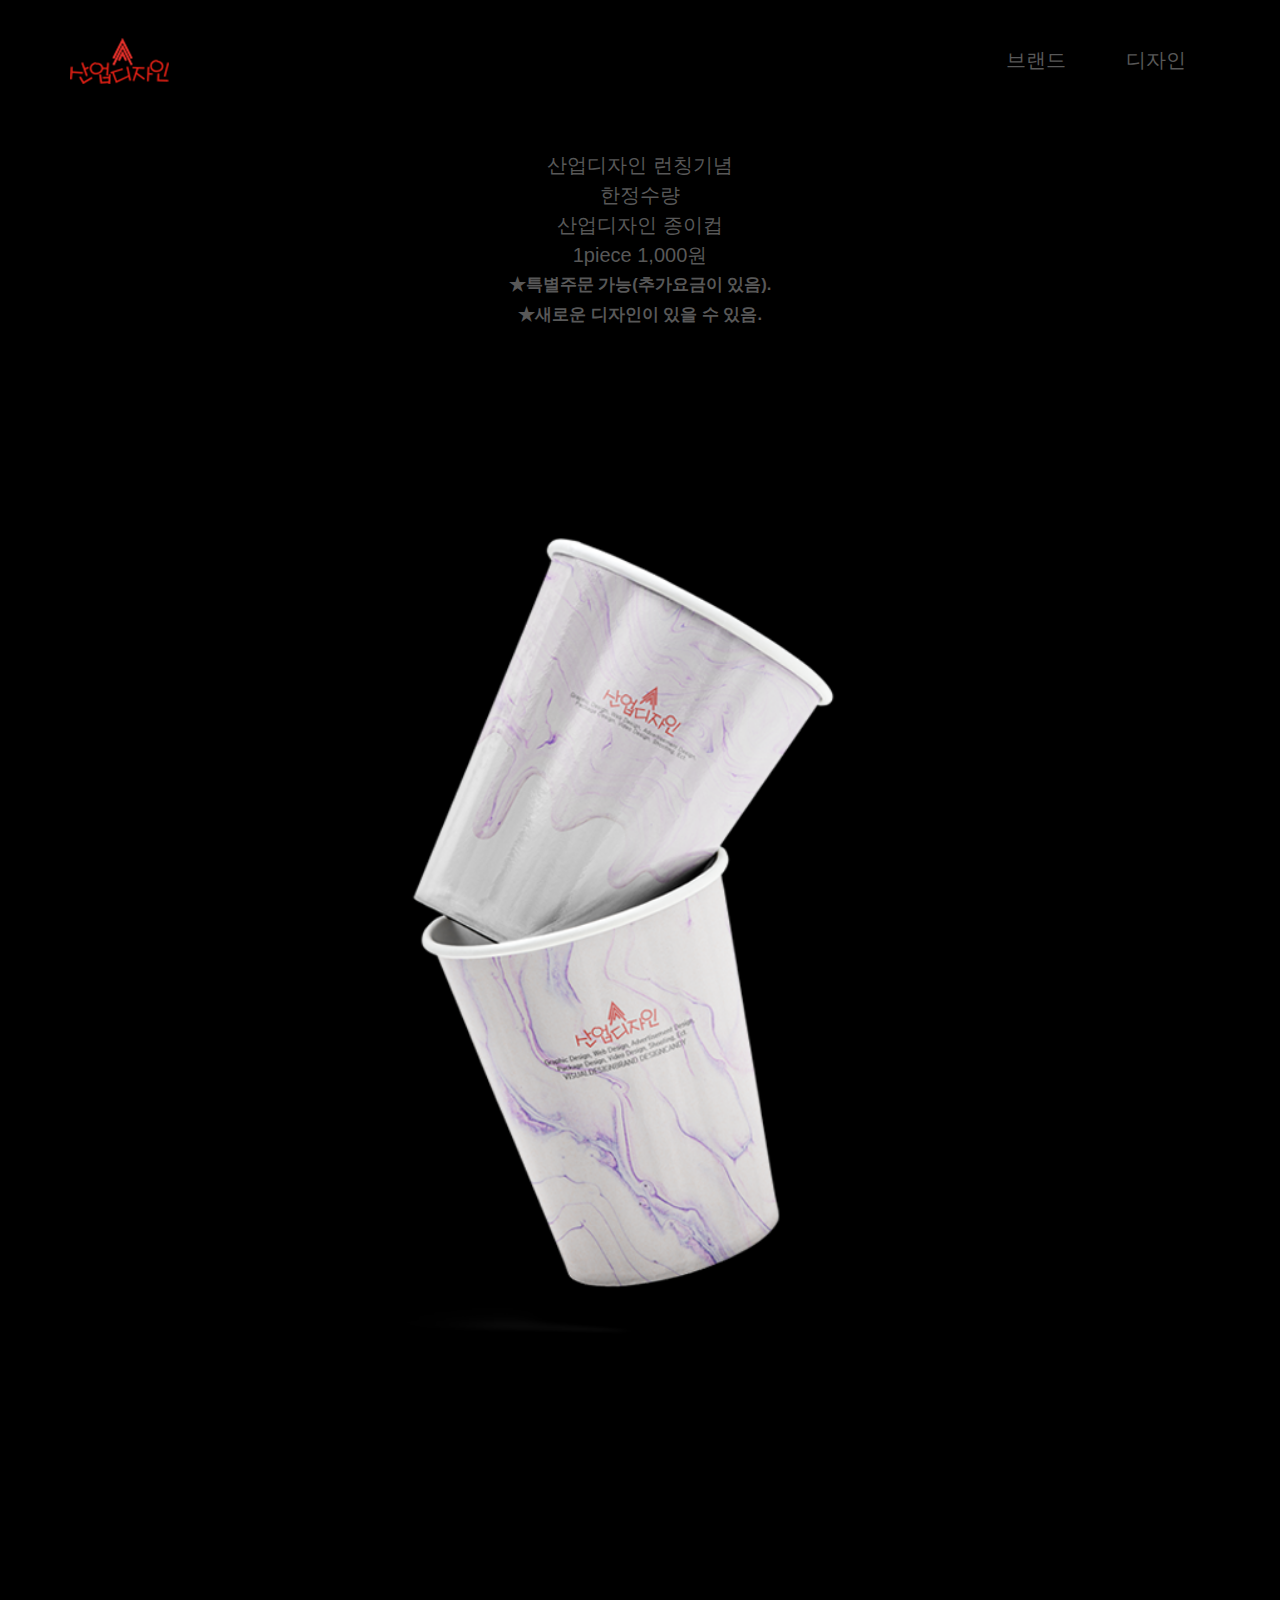
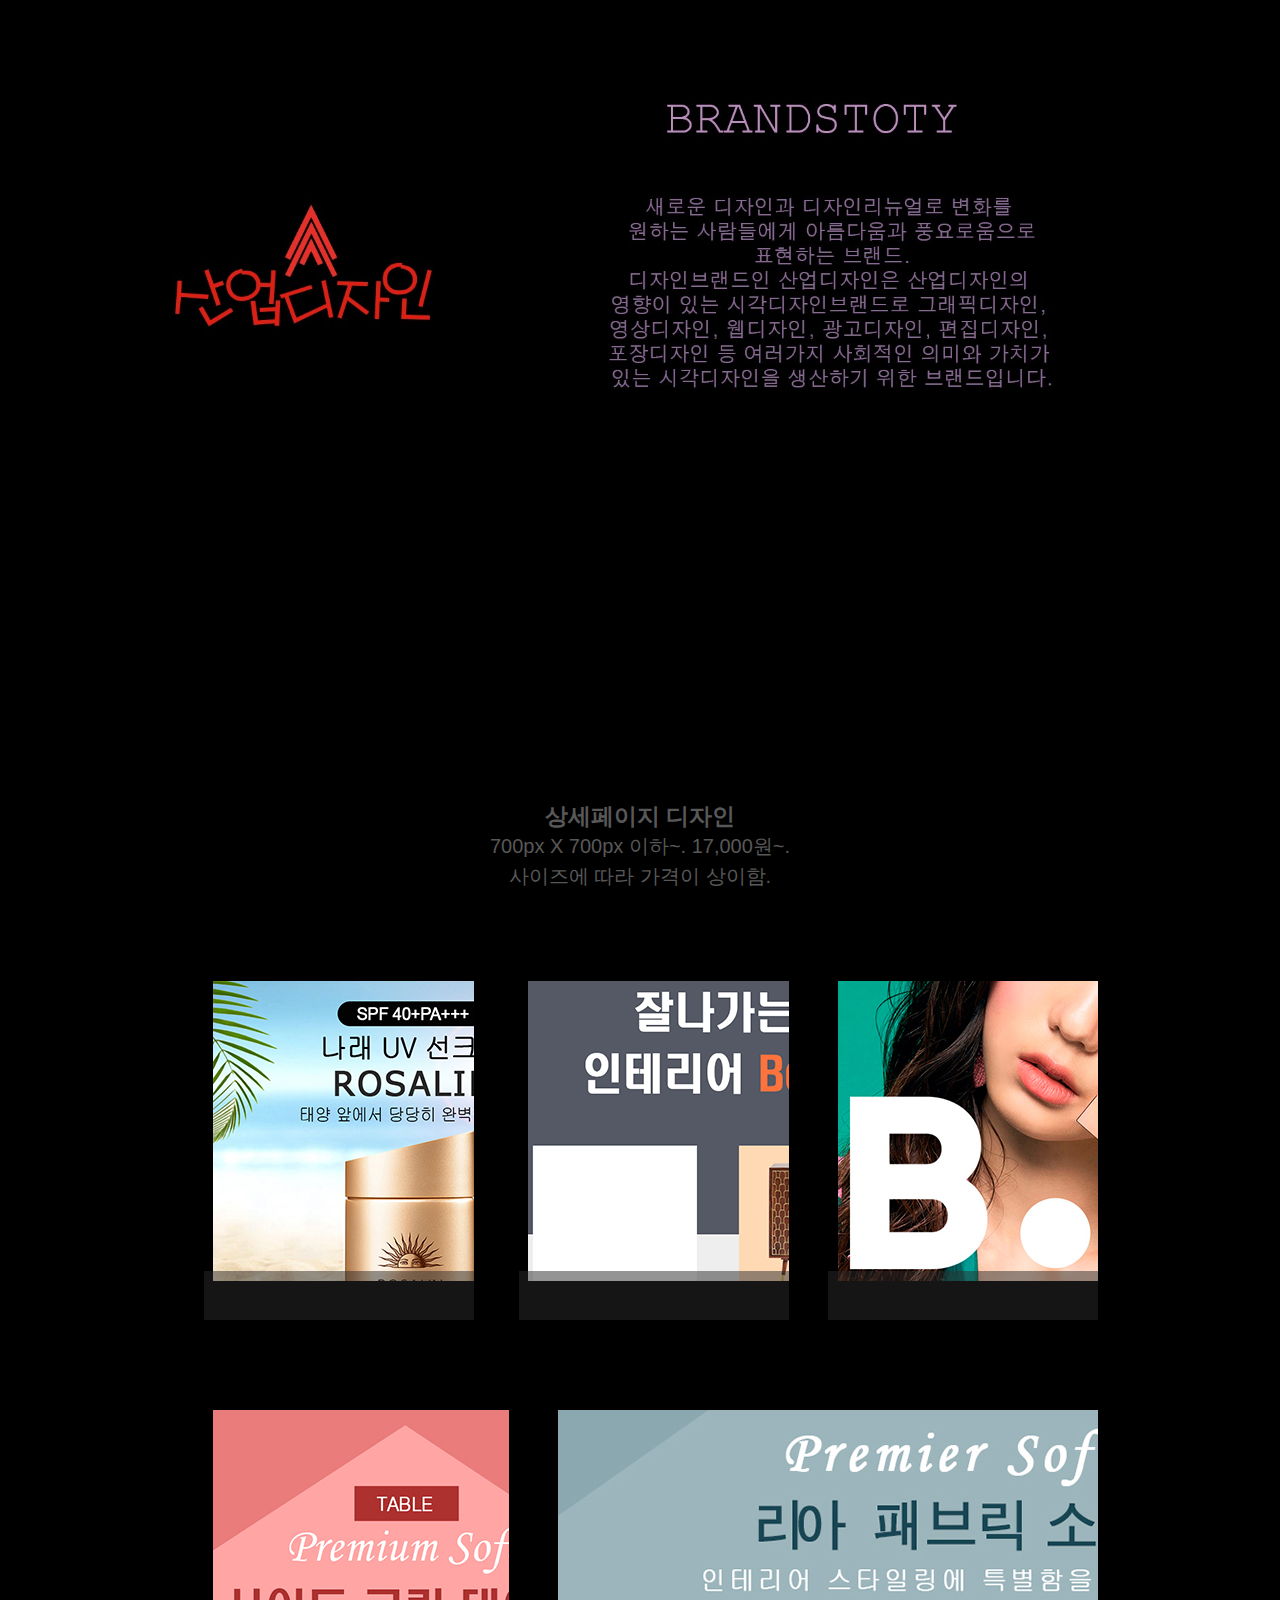
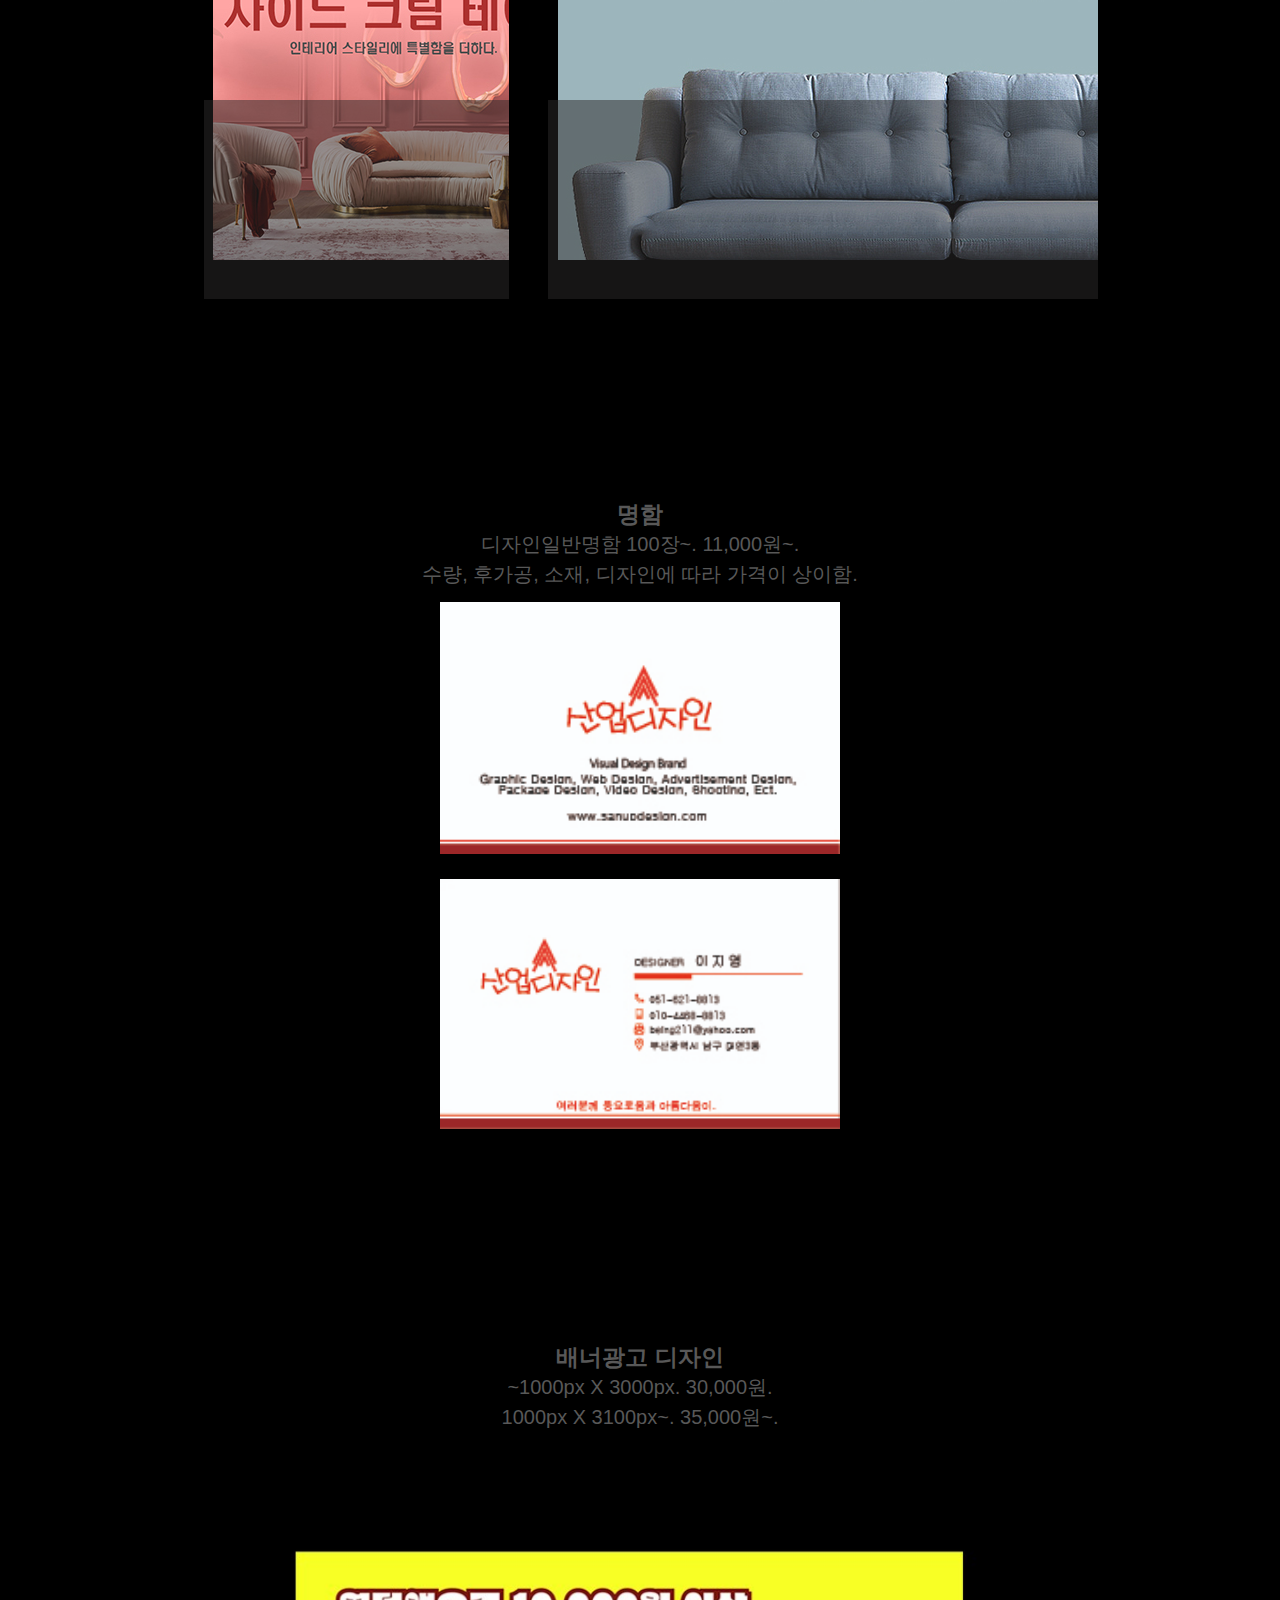
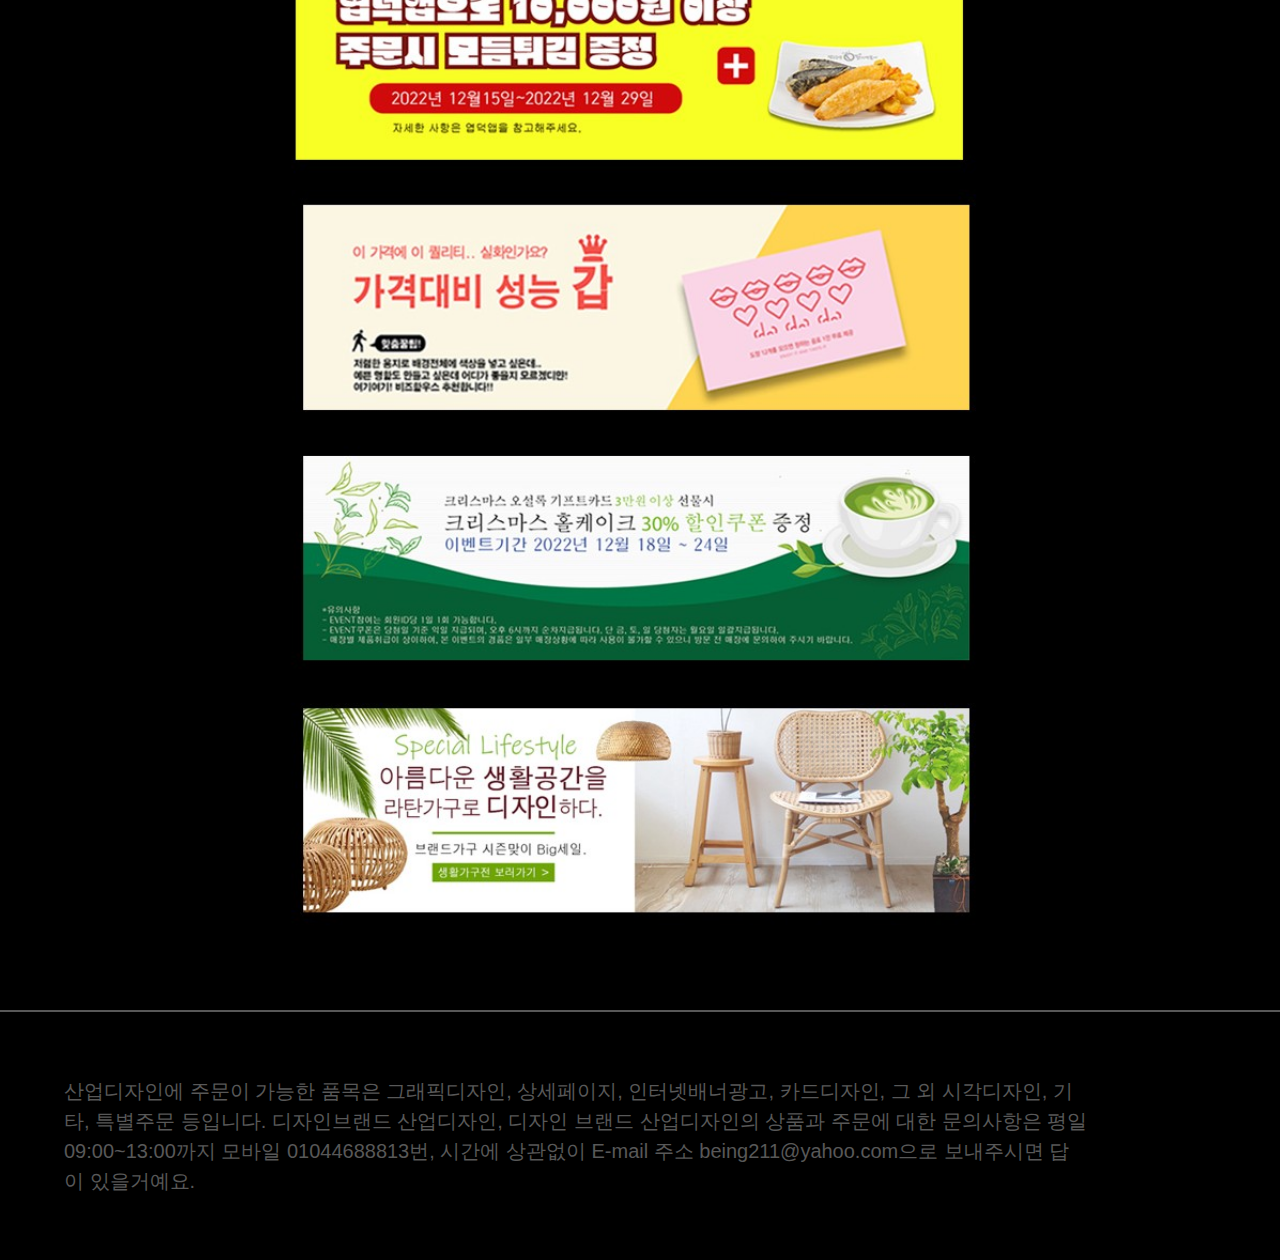
==== index.html @ 7d12ab3b "Update index.html" ====
<!DOCTYPE html>
<html lang="en">

<head>
    <meta charset="UTF-8">
    <meta http-equiv="X-UA-Compatible" content="IE=edge">
    <meta name="viewport" content="width=device-width, initial-scale=1.0">
     <link rel="stylesheet" href="https://cdn.jsdelivr.net/npm/swiper@9/swiper-bundle.min.css" />

 <title>Document</title>
    <style>
        @charset "utf-8";

        * {
            margin: 0;
            padding: 0;
        }

        a {
            text-decoration: none;
            color: inherit;
        }

        ul {
            list-style: none;
        }

img , iframe, video{vertical-align: middle;}

        body {
            font-family: 'NanumBarunGothic', '맑은 고딕', HelveticaNeue, DroidSans, Sans-serif, Helvetica;
            font-size: 20px;
            line-height: 30px;
            background-color: #000;
color: #585858;
        }


        #header {color: #f62fia;
            background-color: rgb(0, 0, 0);
            position: fixed;
            top: 0;
            left: 0;
            z-index: 100;
            align-items: center;
            width: 100%; 
max-width: 1920px;
        }

        .header_inner {
            width: 90%;
            margin: 0 auto;
            display: flex;
            justify-content: space-between;
            align-items: center;
        }



.header_inner h1{margin-top: 20px;}

        #gnb {
            display: flex;
        }

        #gnb>li {
            padding: 20px 30px;
          
        }

        /*2. 구조를 참조하여, 서브메뉴를 올바른 위치에 넣어 준다.*/
        /*3. 서브 전체를 포지션 absolute시켜서, 다른 태그 위에 올라 올 수 있도록 한다. 여기서 포지션의 기준은! #gnb>li에 잡는다.*/
        #gnb>li {
            position: relative;
        }

        .sub {
            position: absolute;
            left: 0;
            top: 100%;
            /*top을 100%로 잡아주면, 기준이 된 li의 높이 바로 밑에 위치하게 된다.*/
            z-index: 10;
            width: 100%;
            /*포지션 absolute를 주어 한줄전체 차지하는 속성이 사라졌으므로, 알맞은 width를 지정해 준다.*/
        }

        /*4. 서브 완료 시 모습을 보고, li등에 나머지 스타일을 준다. 여기서 주된메뉴에 font-weight나 혹은 font-size, color등을 썼다면 꼭 덮어 쓸 수 있도록 설정한다. 글씨관련된 속성만 넘어온 이유는 해당 속성들이 상속되기 때문이다.*/
        .sub>li>a:hover {
            background-color: #f62fia;
            transition: all 0.5s;
        }

        .sub>li>a {
            display: block;
            font-weight: normal;
            text-align: center;
            padding: 10px 0;

            background-color: rgb(0, 0, 0);
        }

        /*5. css로 서브의 모양을 다 만들었다면, 처음에 들어올때는 안보이게 만든다.*/
        .sub {
            display: none;
        }

        /*6. #gnb>li에 호버했을때, 그 밑에 있는 .sub가 보이게 한다.
    여기서, 5번 과정에서 sub를 안보이게 만든 속성을 전부 보이게 만들수 있는 방법으로 바꾼다.
    */
        #gnb>li:hover>.sub {
            display: block;
            /*.sub의 태그인 ul은 원래 block속성이므로 원래 속성으로 바꿔주면 다시 보이게 된다.*/
        }

      
.logo {padding-left: 5px;}

@keyframes up_and_down {
            from {
                transform: translateY(20px);
            }

            to {
                transform: translateY(50px);
            }}


        #pagead {width: 100%; min-width: 400px; padding-top: 150px;
            margin: auto; position: relative;

text-align: center;
}

#pagead ul li{text-align: center;}
.pcup{width: 50%; max-width: 1000px; animation: up_and_down 0.8s linear infinite alternate;}

#brand1{padding-top: 200px; margin: 0 auto;
width: 100%; max-width: 1000px;}

#link1{padding-top: 200px; margin: 0 auto;
width: 100%; max-width: 1000px; 
text-align: center;}

#link1 ul li:hover .w_box{
    top: 0;
    transition: all 1s;
}

#link1 ul{width: 95%; max-width: 1000px;
    margin: auto;
    display: flex; padding-top: 5%
}

#link1 ul li{padding: 1%; text-align: center;}



/*자세히보기후버*/
#link1 ul li{
    overflow: hidden;
    position: relative;
    /*w_box포지션의 기준*/
}

.w_box{
    background-color: rgba(43, 42, 42, 0.5);
    position: absolute;
    top: 300px;
    left: 0;
    width: 100%;
    height: 100%;
    text-align: center;
    display: flex;
    flex-direction: column;
    justify-content: center;
    color: #fffff0;
}


#link1 ul li:hover .w_box{
    top: 0;
    transition: all 0.5s;
}


/*자세히보기 후버 끝*/


#brand1 img{margin: 0 auto;
            width: 95%; max-width: 1000px;}

#banner{padding-top: 200px; margin: auto;
width: 100%; max-width: 1000px; text-align: center;}

#banner img{margin: auto; padding: 1%; padding-top: 5%;
            width: 95%; max-width: 800px;}


#card{padding-top: 200px;
text-align: center; width: 100%; min-width: 400px;
}

#card img{width: 70%; max-width: 400px;
padding-top: 10%; padding: 1%;
}

#footer{width: 100%; margin-top: 30%;
margin: auto; border-top: 2px solid #585858;}
.footerinner{width: 80%; padding: 5%;}


    </style>
</head>


<body>

    <div id="header">
        <div class="header_inner">
            <h1 class="logo">
                <a href="https://being211.github.io/sanupsign/"><img src="./images/plogo1.png"></a>
            </h1>
            <ul id="gnb">
                <li>
                    <a href="#brand1">브랜드</a>
                    <!--서브메뉴의 위치는 해당 li안이지만 a태그와 형제로 들어가게끔 넣는다.-->

                </li>
                <li>
                    <a href="#tab">디자인</a>
                    <ul class="sub">
                        <li><a href="#link1">상세페이지</a></li>
                        <li><a href="#card">명함</a></li>
<li><a href="#banner">배너</a></li>
                    </ul>

                </li>
            </ul>
        </div><!--header_inner-->
    </div><!--header-->
<a href="https://github.com/Joungkyun/JSBoard.git"></a>


<div id="pagead">
<div class="cups">
<ul>
 <li><p>산업디자인 런칭기념</p>
<p>한정수량</p>
<p>산업디자인 종이컵</p>
<p>1piece 1,000원</p>
<h5>★특별주문 가능(추가요금이 있음).</h5>
<h5>★새로운 디자인이 있을 수 있음.</h5>
</li>
<li>
<img src="./images/pcup.png" alt="상품1" class="pcup">
</li>
</ul>
</div></div>


<div id="brand1">
<img src="./images/brandstory1.jpg">
</div>



<div id="link1">
      
    <h3>상세페이지 디자인</h3>
<p>700px X 700px 이하~. 17,000원~.</p>
<p>사이즈에 따라 가격이 상이함.</p>
    <ul>
        <li><a href="./desun.html"><img src="./images/sun.jpg">
        <div class="w_box">
       
            <h2>자세히 보기</h2>
        </div>
<!--w_box-->
        </a></li>
        
        <li><a href="./deinte.html"><img src="./images/inte.jpg">
        <div class="w_box">
            
            <h2>자세히 보기</h2>
        </div><!--w_box-->
        </a></li>
        <li><a href="./decos.html"><img src="./images/cos.jpg">
        <div class="w_box">
            
            <h2>자세히 보기</h2>
        </div><!--w_box-->
        </a></li>
    </ul>
    <ul>
        <li><a href="./detable.html"><img src="./images/table.jpg">
        <div class="w_box">
            
            <h2>자세히 보기</h2>
        </div><!--w_box-->
        </a></li >
        <li class="ye"><a href="./desofa.html"><img src="./images/sofa.jpg">
        <div class="w_box">
            
            <h2>자세히 보기</h2>
        </div><!--w_box-->
        </a></li>
    </ul>
</div>



<div id="card">
<h3>명함</h3>
<p>디자인일반명함 100장~. 11,000원~.</p>
<p>수량, 후가공, 소재, 디자인에 따라 가격이 상이함.</p>
<p><img src="./images/card1.jpg">
            </p>
            <p><img src="./images/card2.jpg">
            </p>
</div>

<div id="banner">
<h3>배너광고 디자인</h3>
<p>~1000px X 3000px. 30,000원.</p>
<p>1000px X 3100px~. 35,000원~.</p>
        <img src="./images/banners.jpg"></div>

<div id="footer">
<div class="footerinner">
산업디자인에 주문이 가능한 품목은 그래픽디자인, 상세페이지,
                인터넷배너광고, 카드디자인, 그 외 시각디자인, 기타, 특별주문 등입니다.
            디자인브랜드 산업디자인, 디자인 브랜드 산업디자인의 상품과 주문에 대한 문의사항은 평일 09:00~13:00까지 모바일 01044688813번, 
           
                시간에 상관없이 E-mail 주소 being211@yahoo.com으로 보내주시면 답이 있을거예요.
</div></div>

</body>

</html>
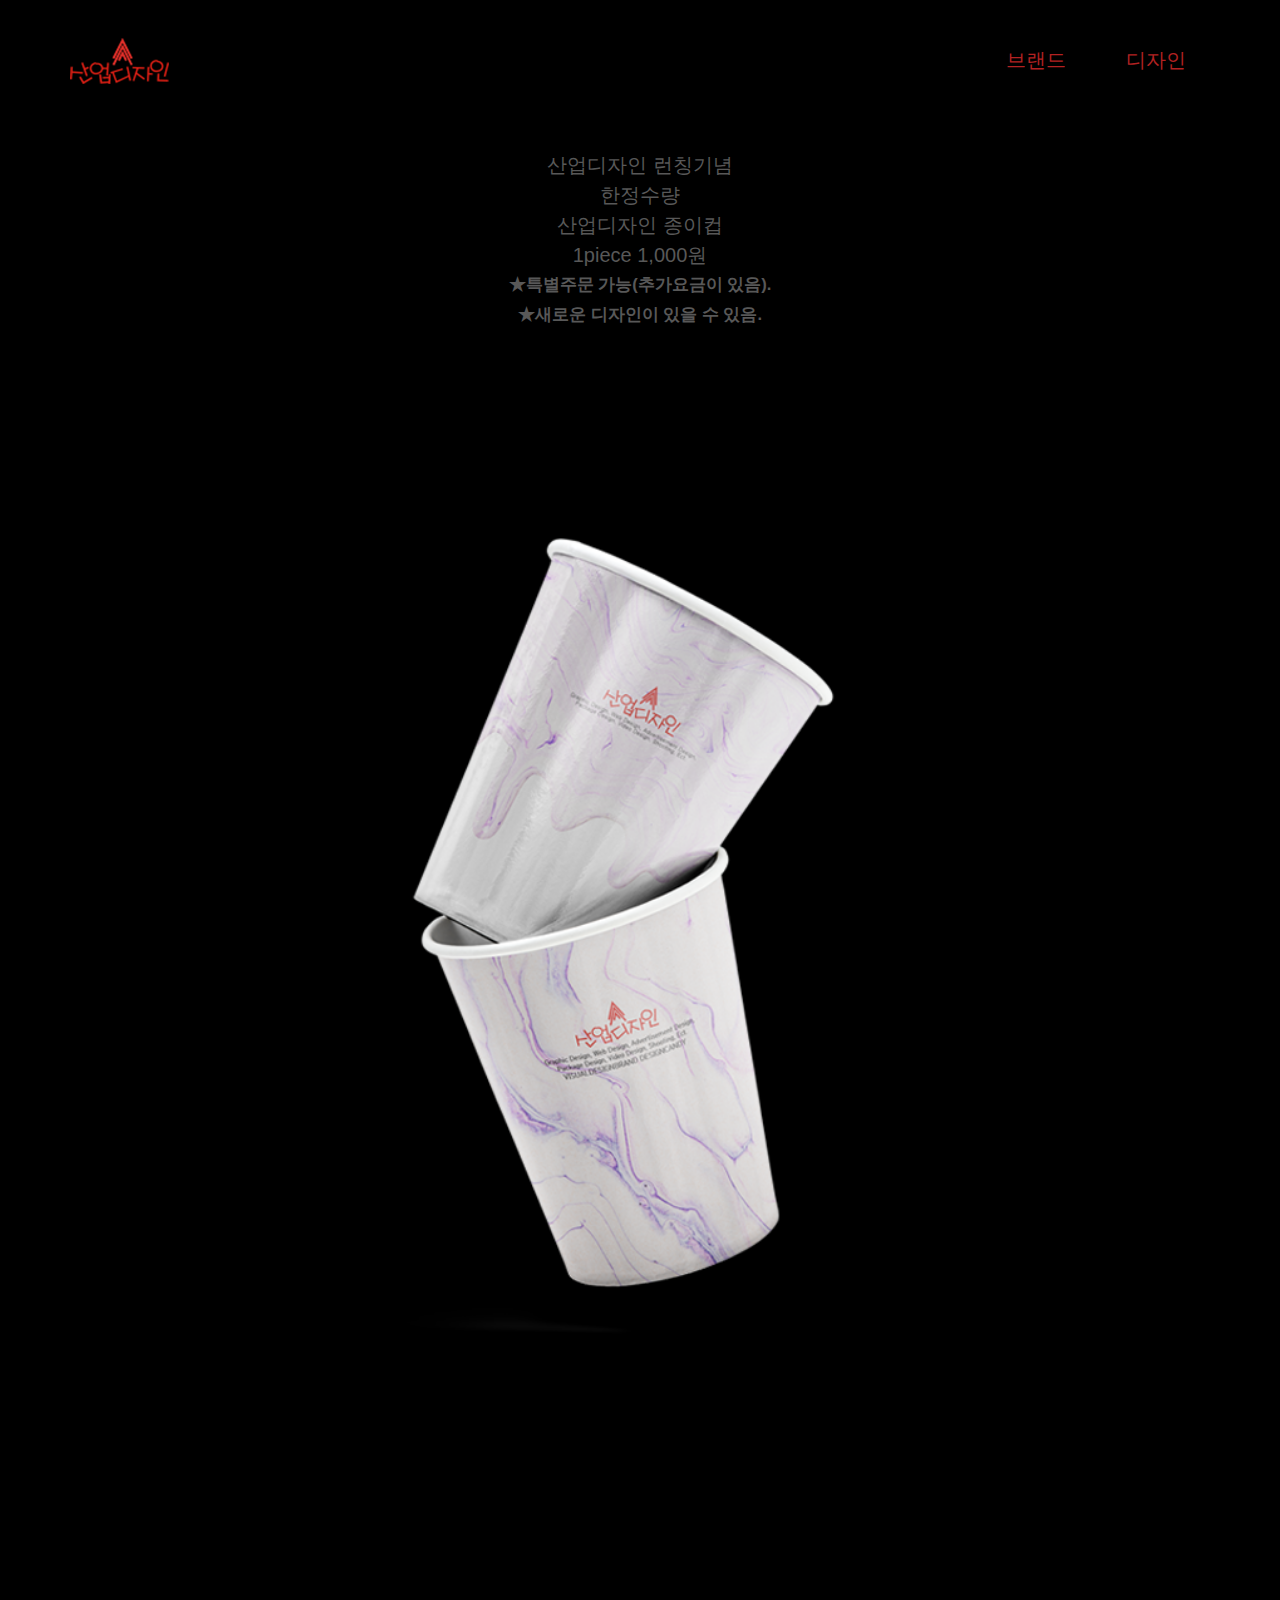
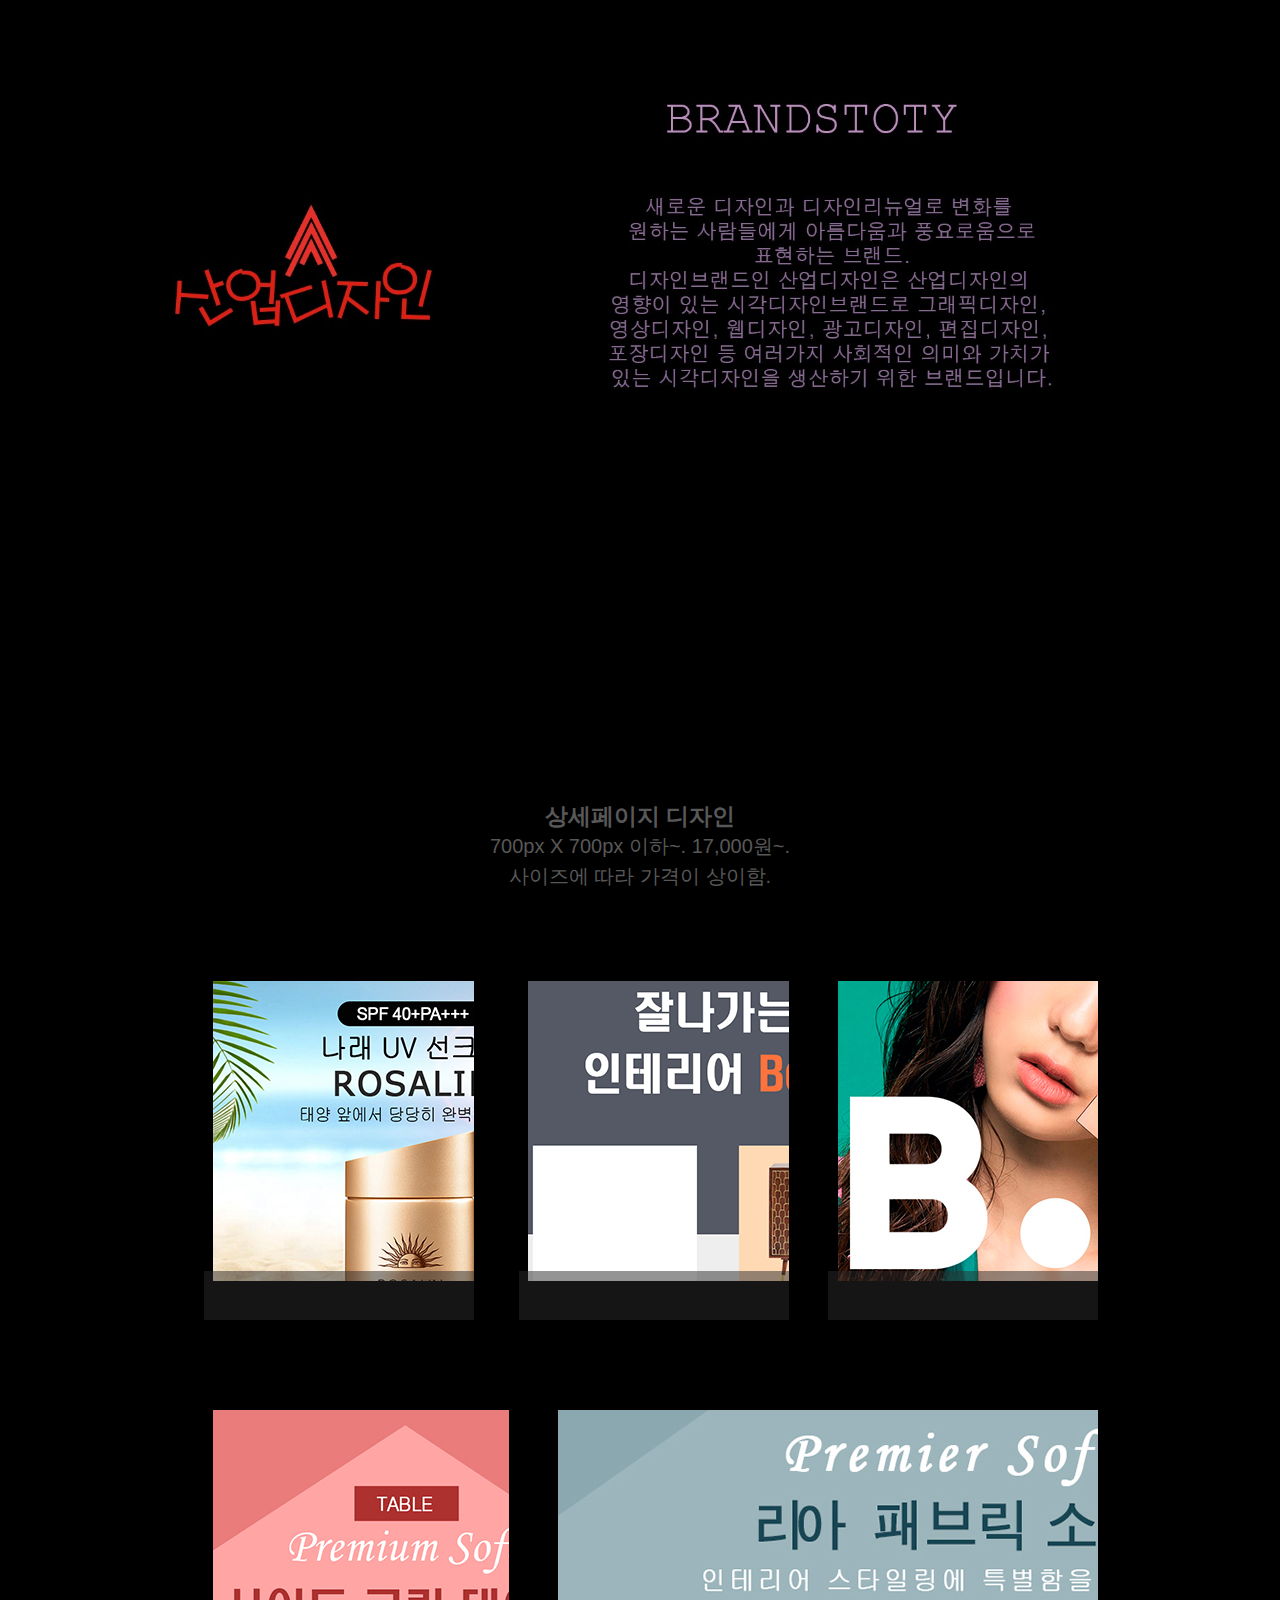
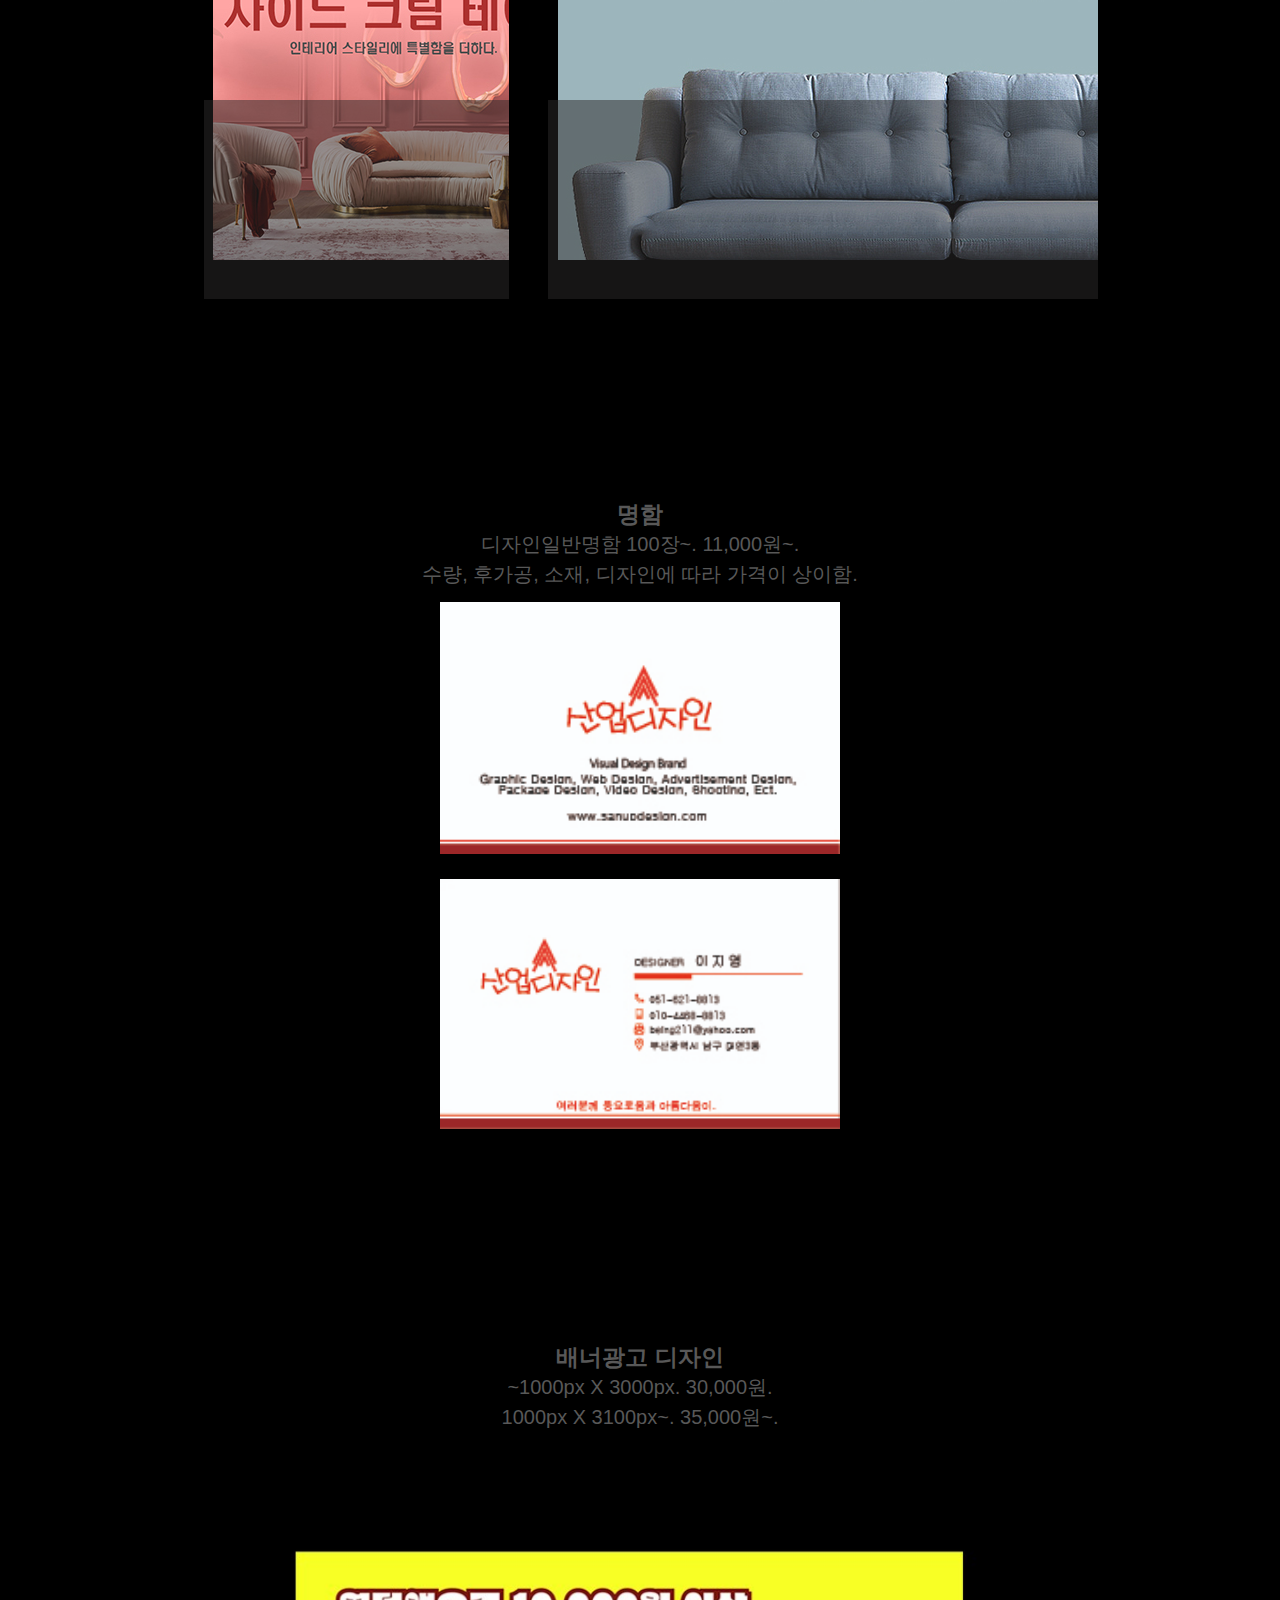
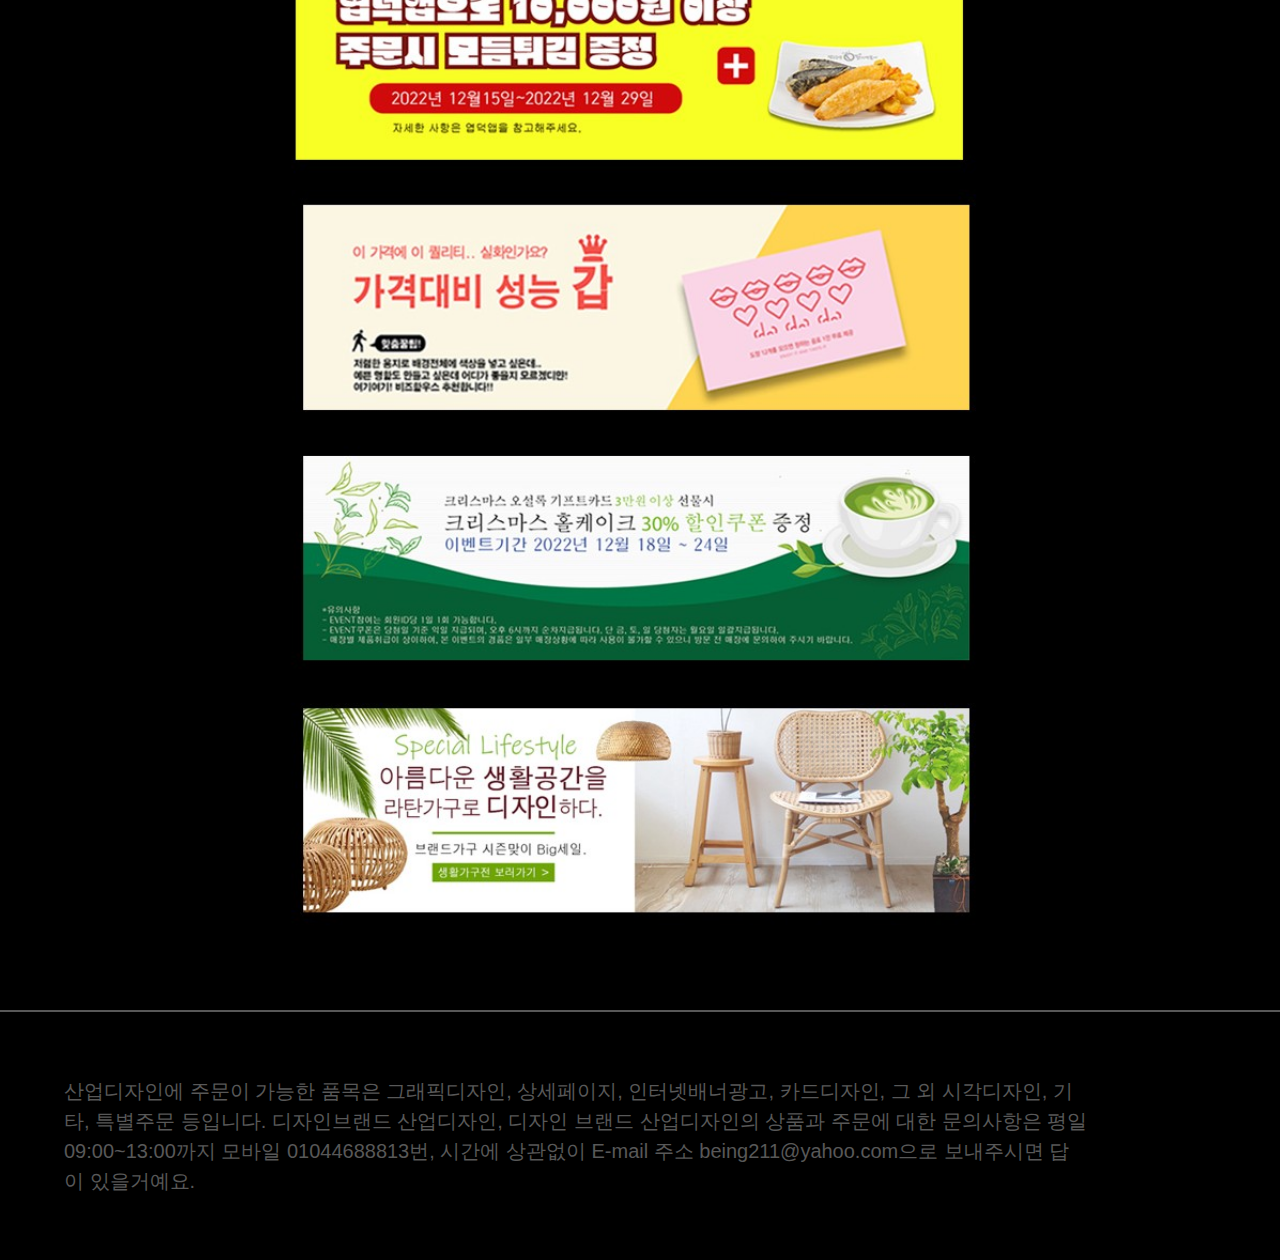
==== commit 2f106407: "Update index.html" ====
--- a/index.html
+++ b/index.html
@@ -36,7 +36,7 @@
         }
 
 
-        #header {color: #f62fia;
+        #header {color: #b22222;
             background-color: rgb(0, 0, 0);
             position: fixed;
             top: 0;
@@ -86,7 +86,7 @@
 
         /*4. 서브 완료 시 모습을 보고, li등에 나머지 스타일을 준다. 여기서 주된메뉴에 font-weight나 혹은 font-size, color등을 썼다면 꼭 덮어 쓸 수 있도록 설정한다. 글씨관련된 속성만 넘어온 이유는 해당 속성들이 상속되기 때문이다.*/
         .sub>li>a:hover {
-            background-color: #f62fia;
+            background-color: #b22222;
             transition: all 0.5s;
         }
 
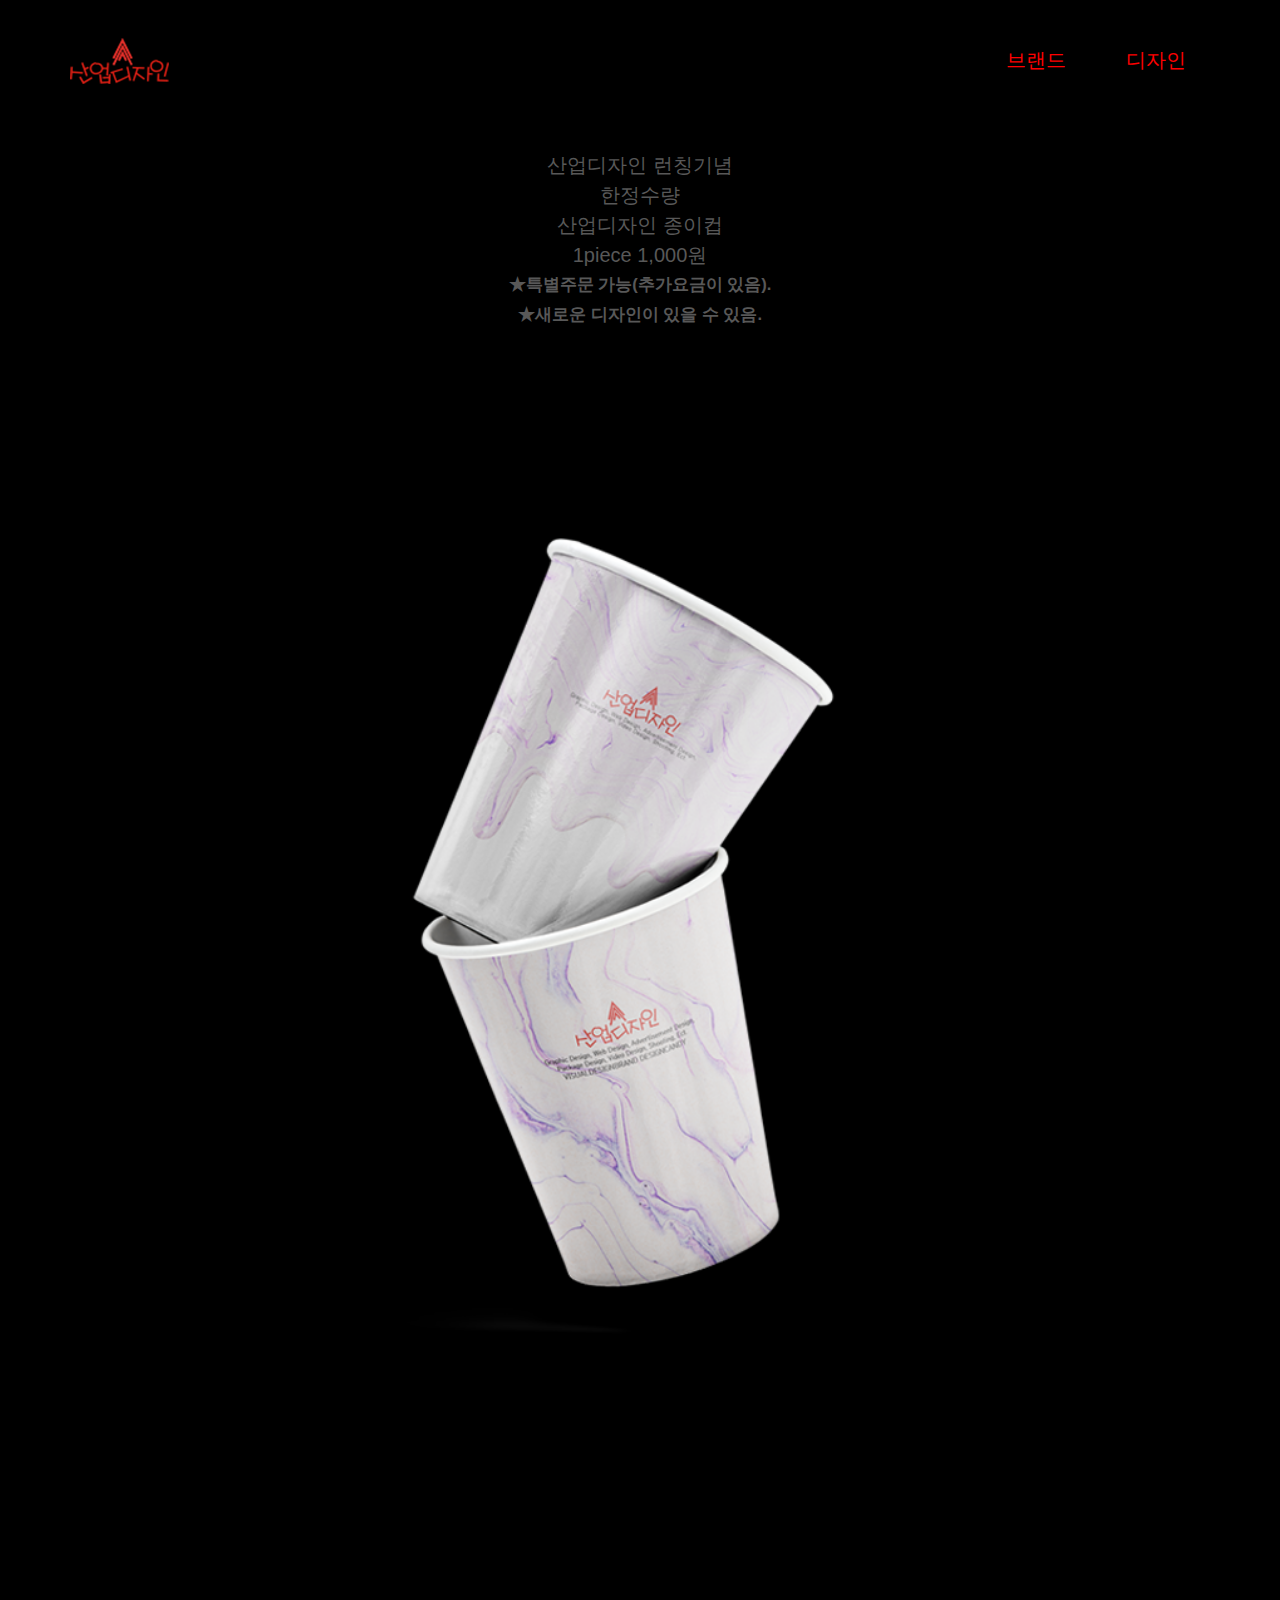
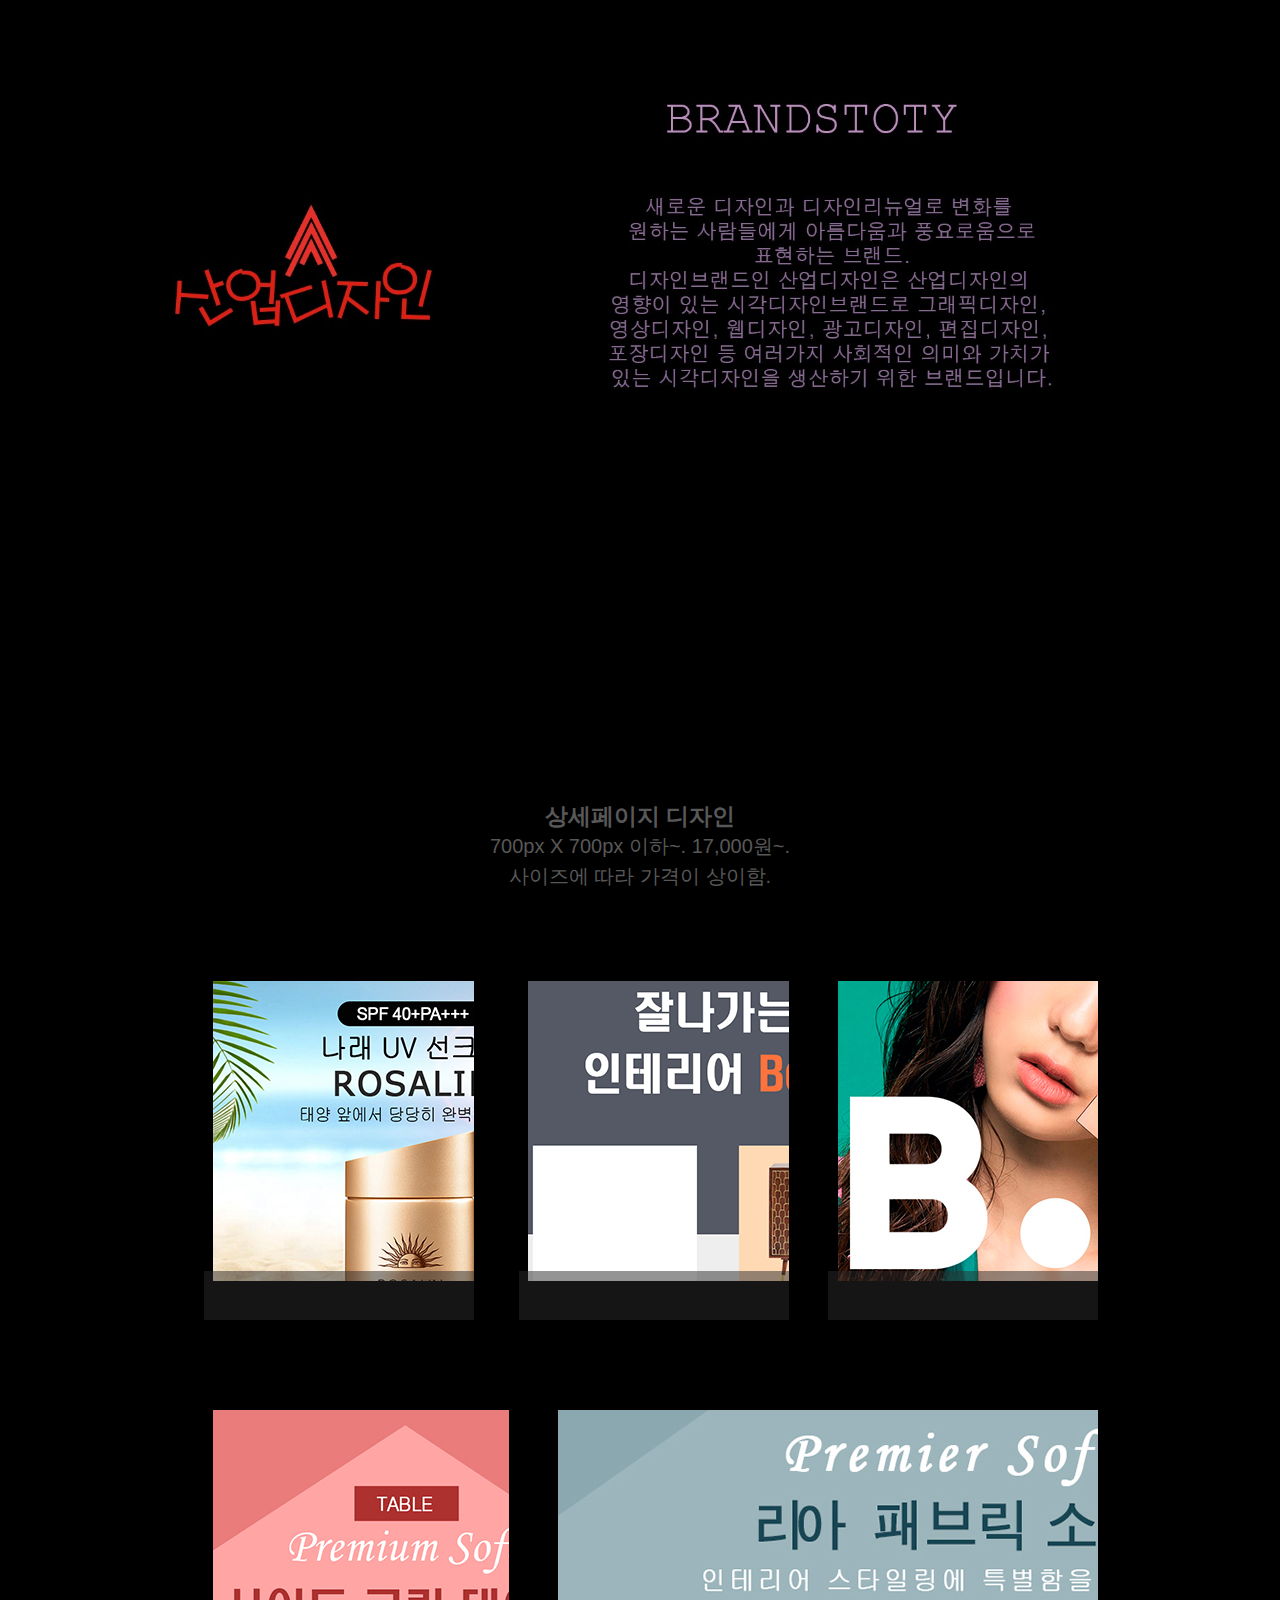
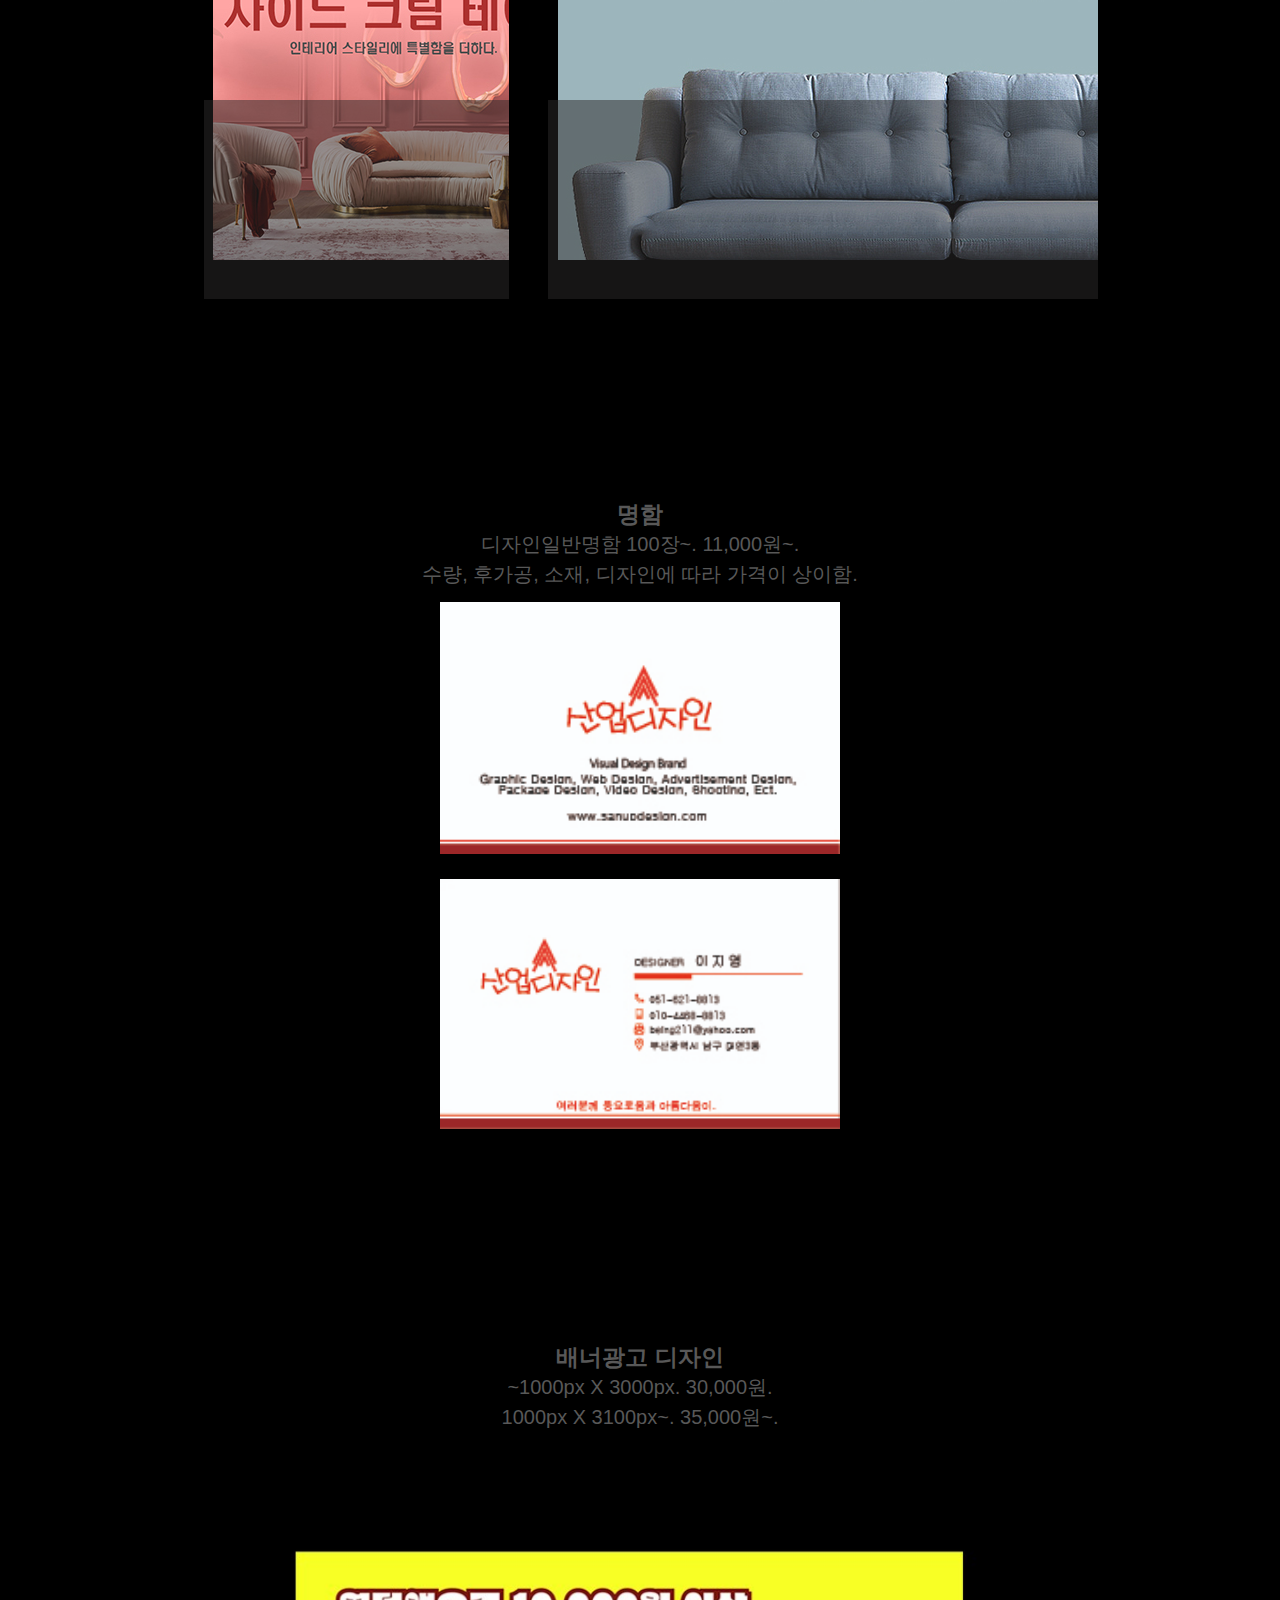
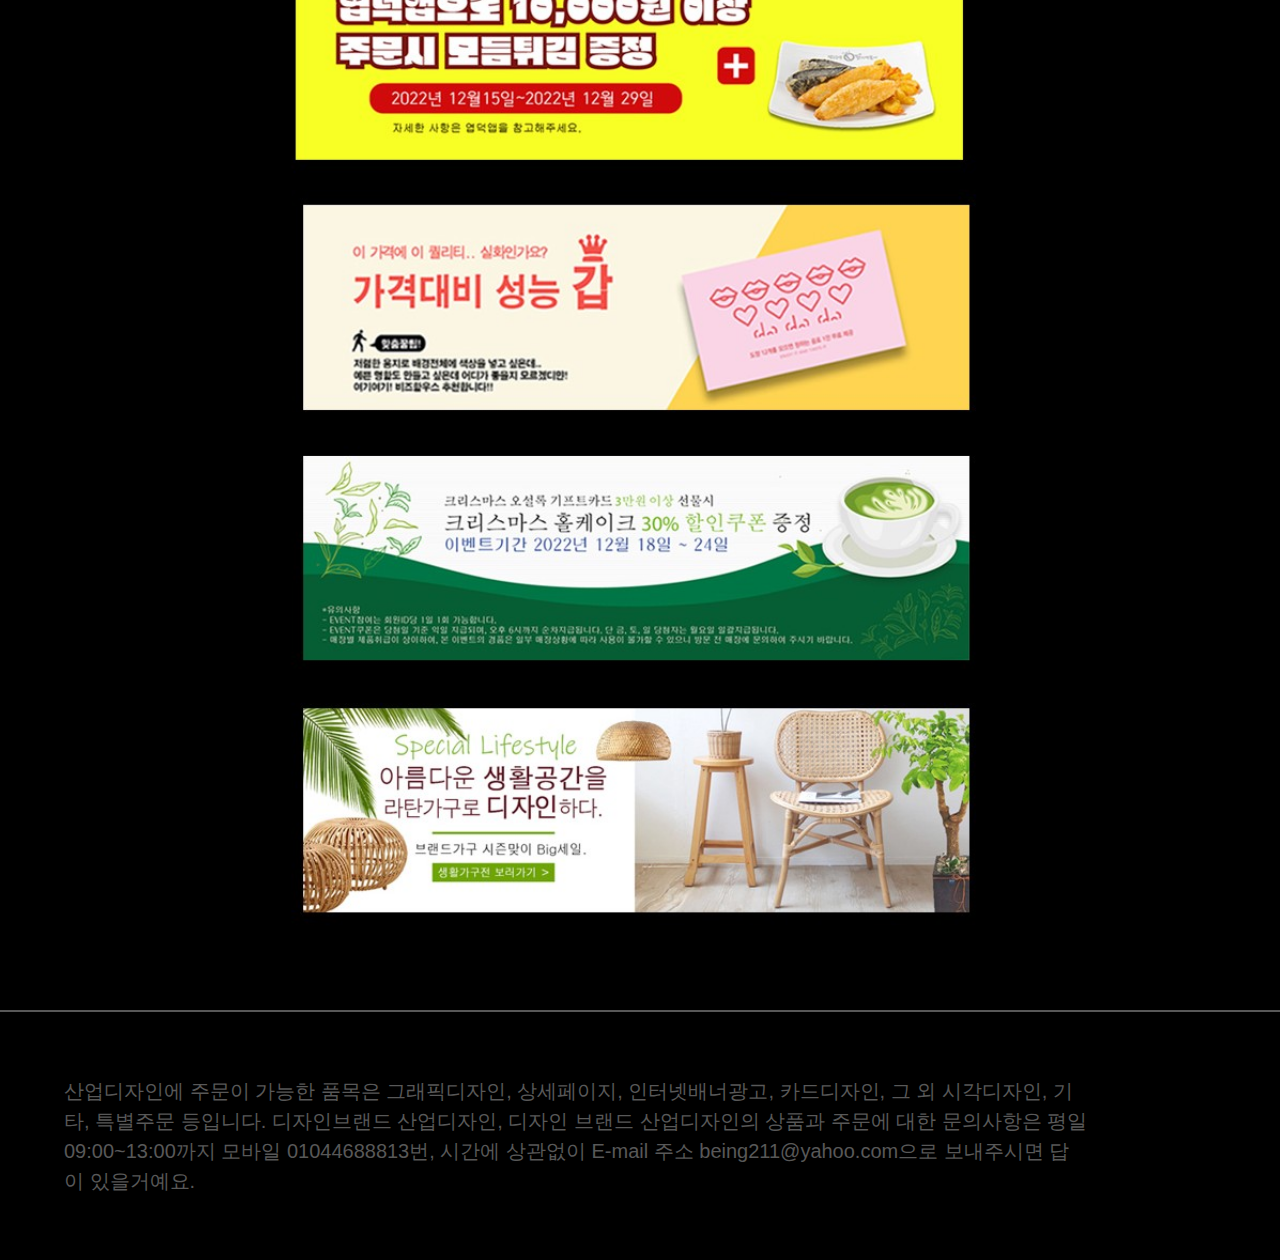
==== commit 83160232: "Update index.html" ====
--- a/index.html
+++ b/index.html
@@ -36,7 +36,7 @@
         }
 
 
-        #header {color: #b22222;
+        #header {color: #ff0000;
             background-color: rgb(0, 0, 0);
             position: fixed;
             top: 0;
@@ -86,7 +86,7 @@
 
         /*4. 서브 완료 시 모습을 보고, li등에 나머지 스타일을 준다. 여기서 주된메뉴에 font-weight나 혹은 font-size, color등을 썼다면 꼭 덮어 쓸 수 있도록 설정한다. 글씨관련된 속성만 넘어온 이유는 해당 속성들이 상속되기 때문이다.*/
         .sub>li>a:hover {
-            background-color: #b22222;
+            background-color: #ff0000;
             transition: all 0.5s;
         }
 
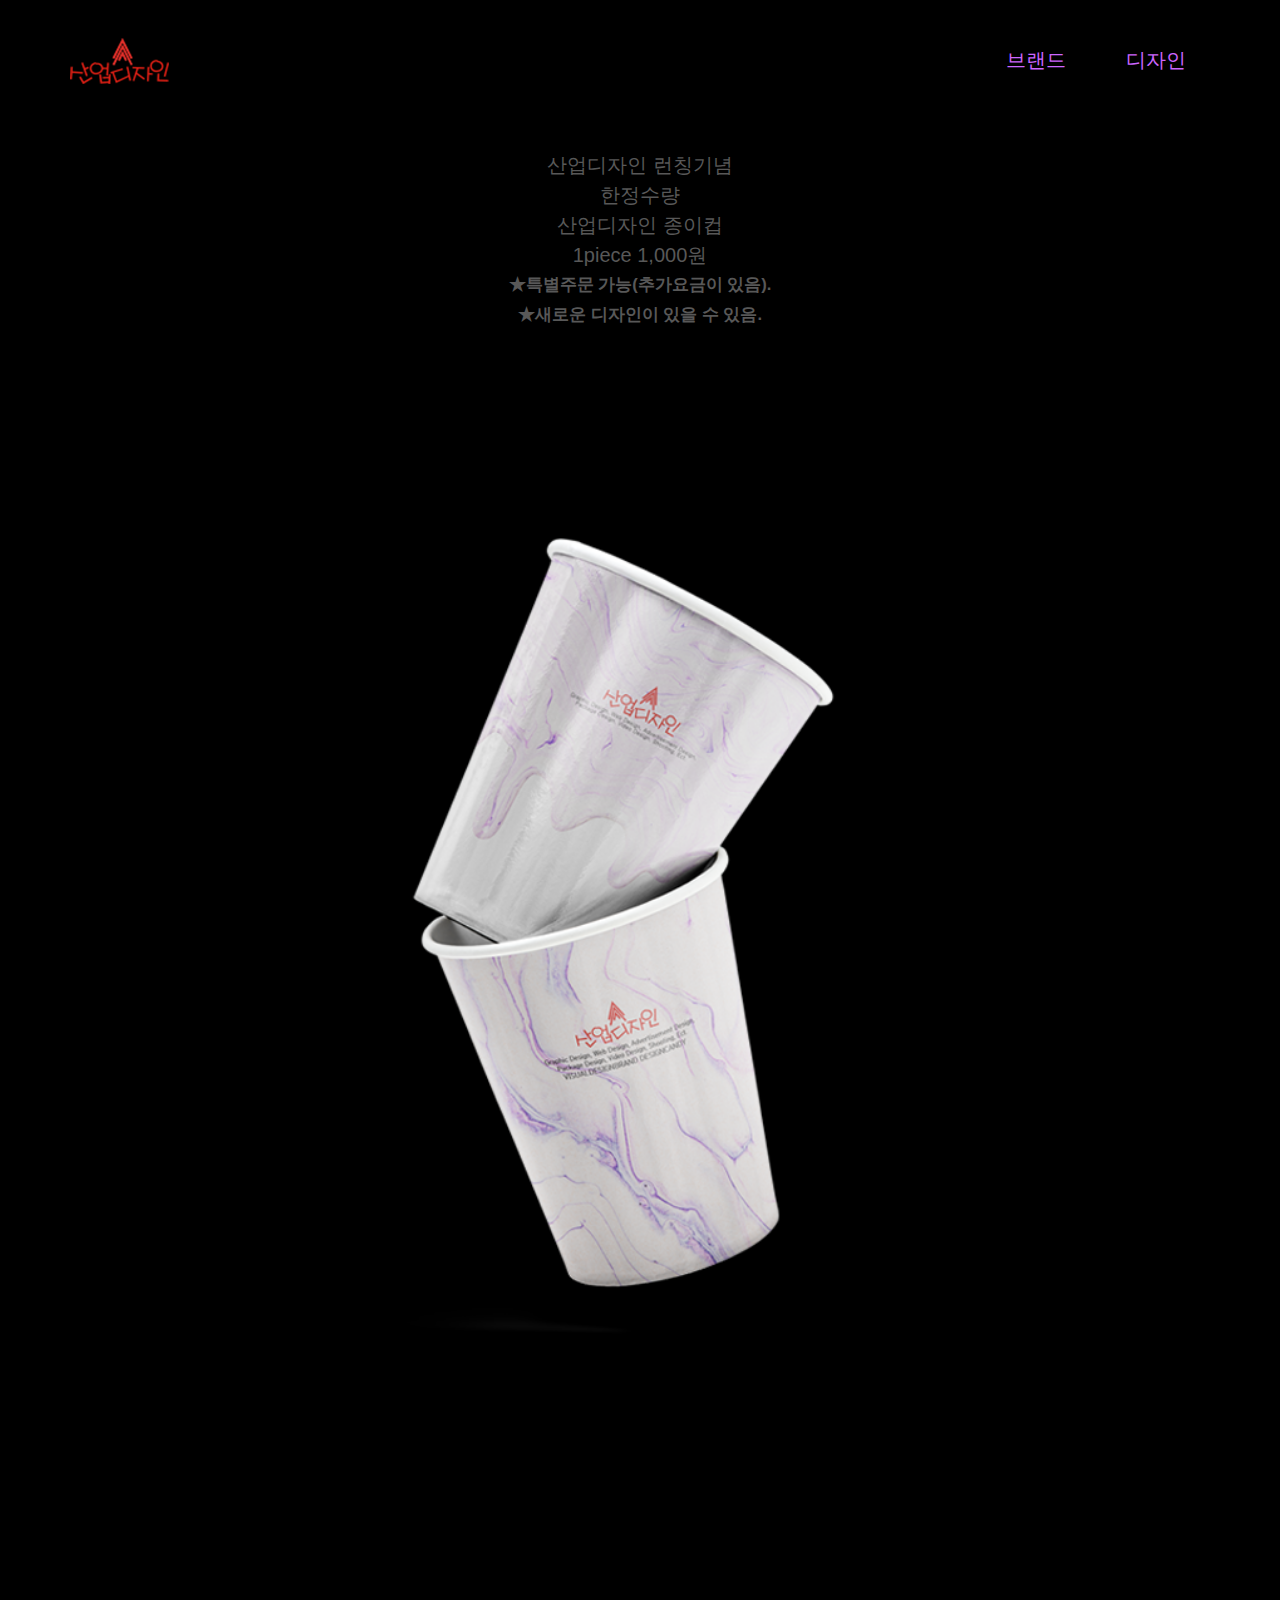
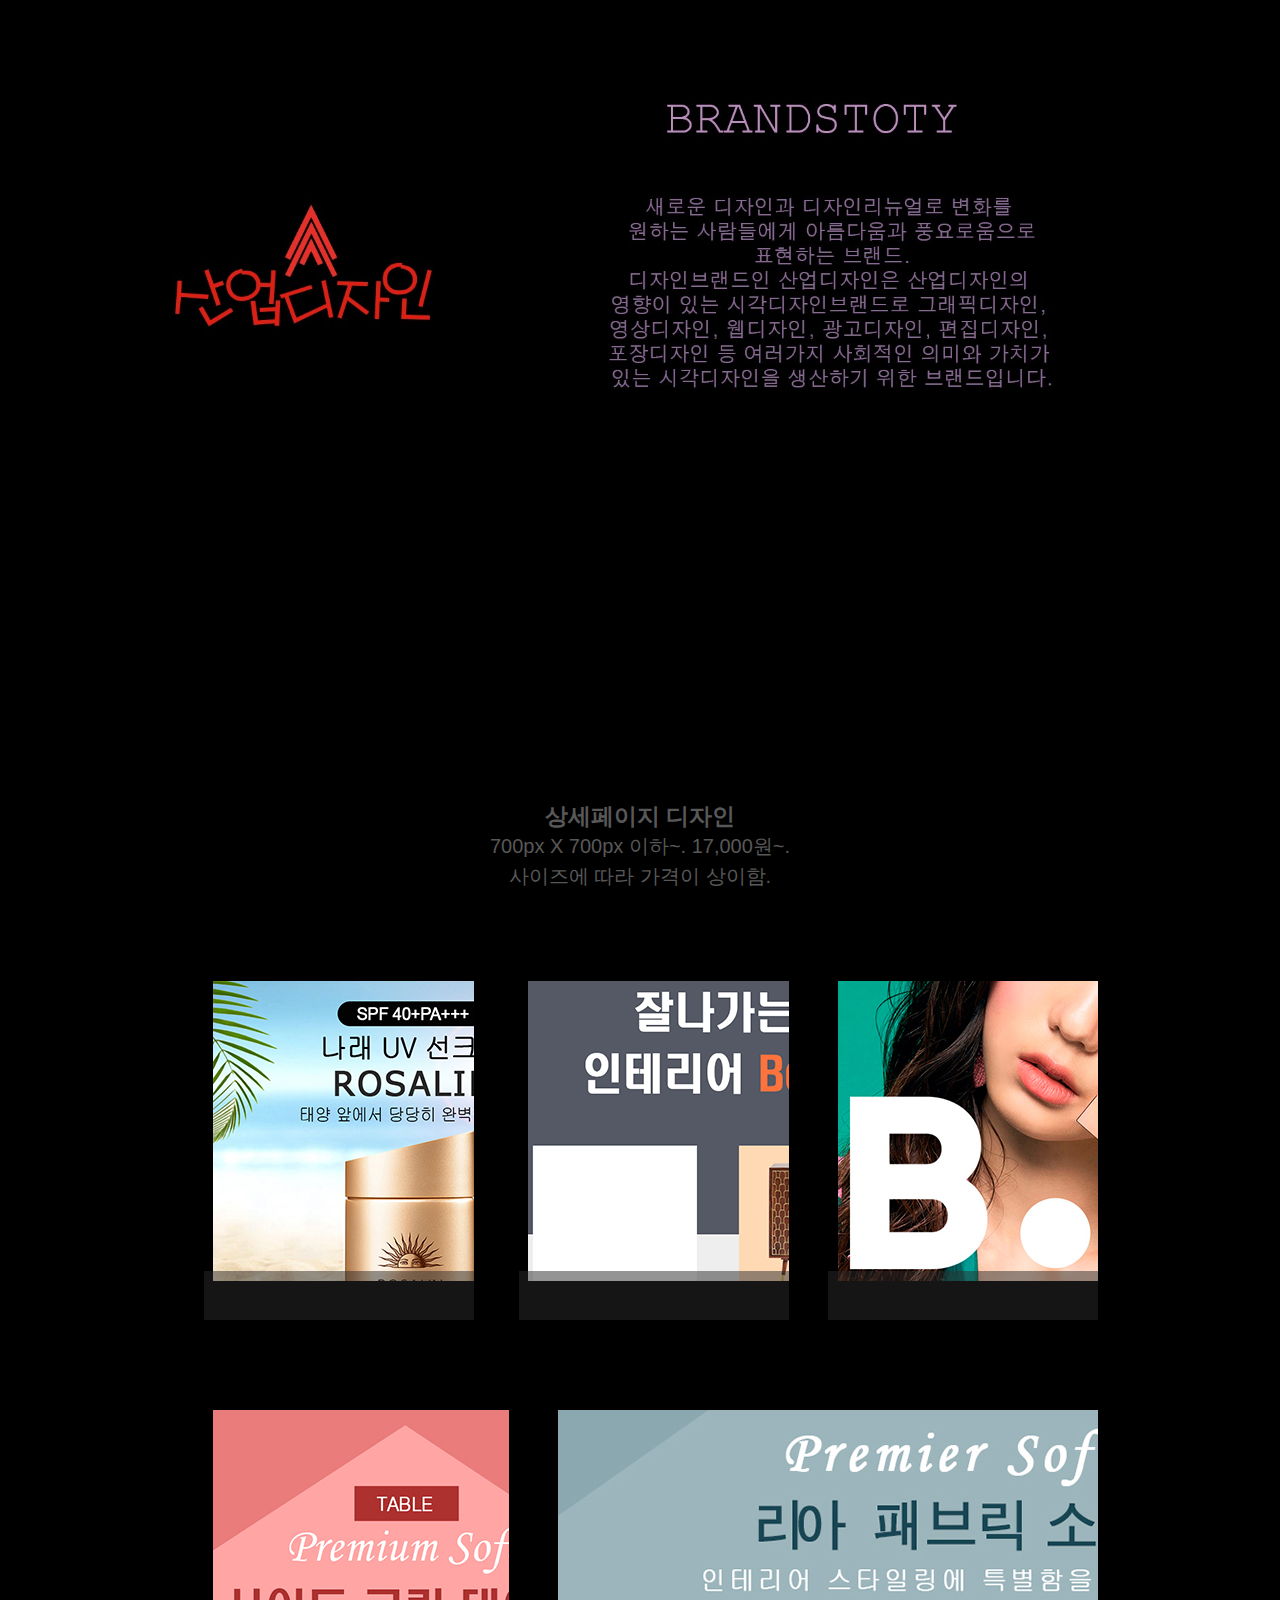
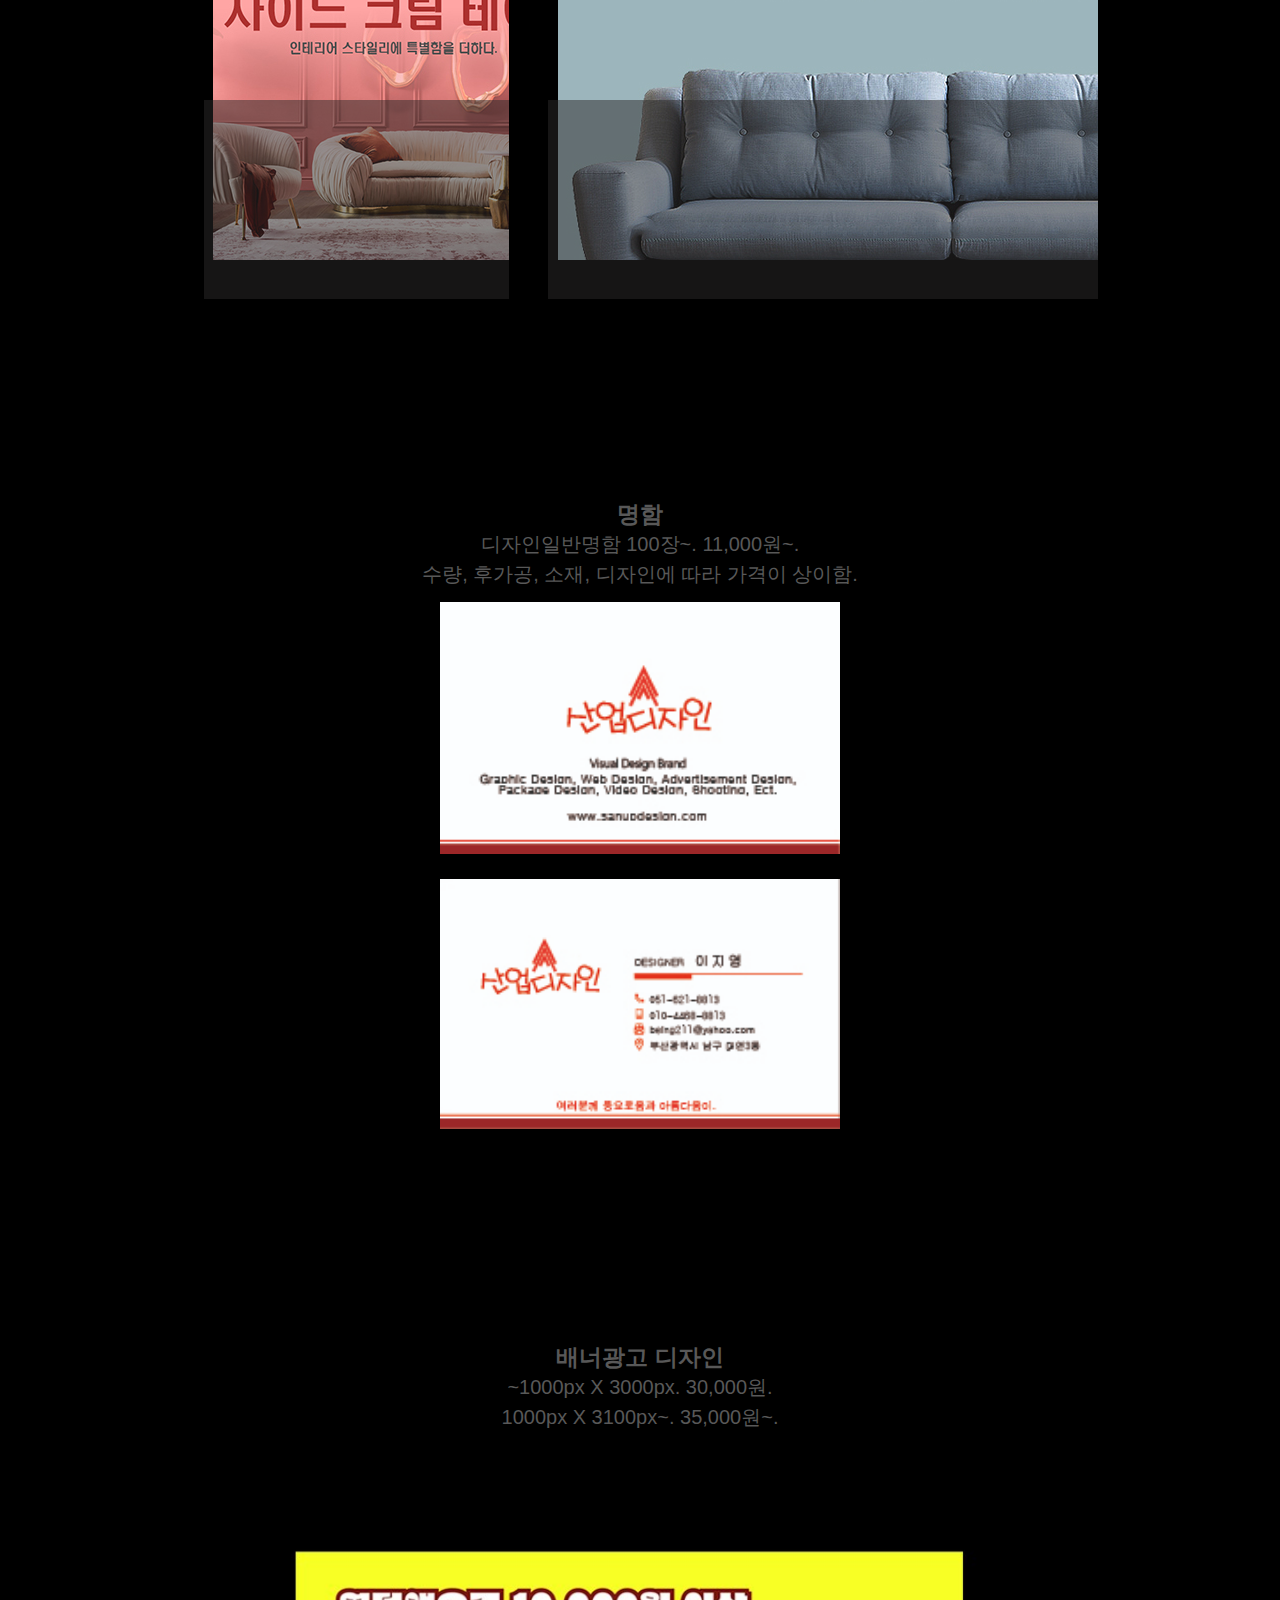
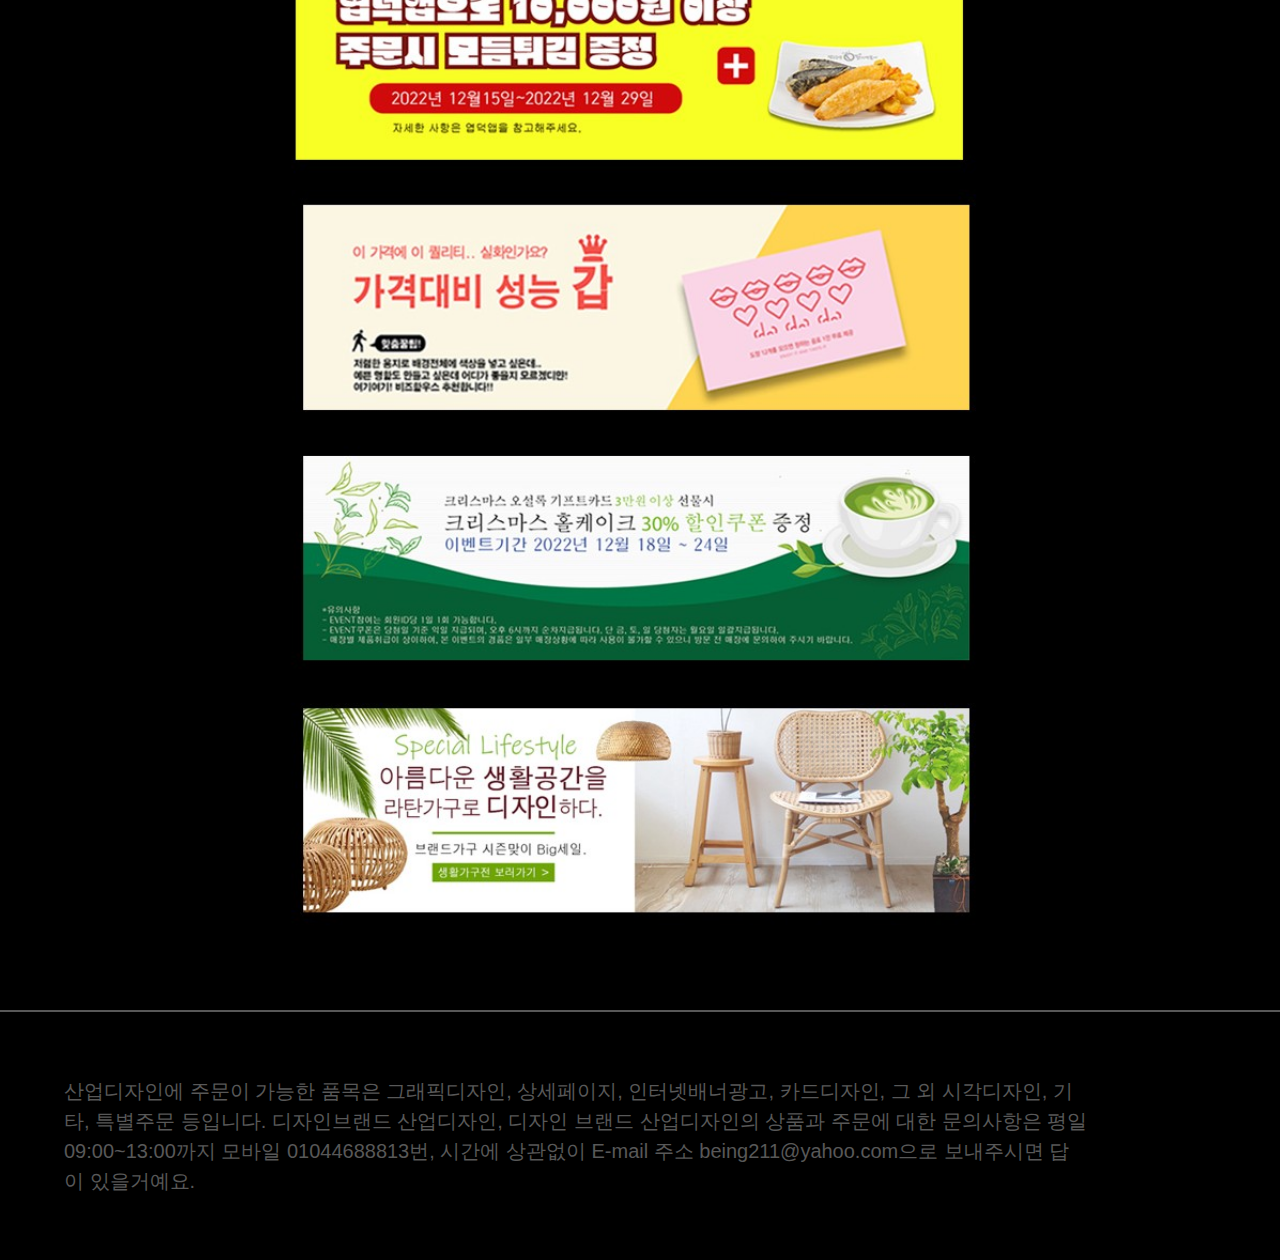
==== commit 2581b4a1: "Update index.html" ====
--- a/index.html
+++ b/index.html
@@ -36,7 +36,7 @@
         }
 
 
-        #header {color: #ff0000;
+        #header {color: #cc66ff;
             background-color: rgb(0, 0, 0);
             position: fixed;
             top: 0;
@@ -86,7 +86,7 @@
 
         /*4. 서브 완료 시 모습을 보고, li등에 나머지 스타일을 준다. 여기서 주된메뉴에 font-weight나 혹은 font-size, color등을 썼다면 꼭 덮어 쓸 수 있도록 설정한다. 글씨관련된 속성만 넘어온 이유는 해당 속성들이 상속되기 때문이다.*/
         .sub>li>a:hover {
-            background-color: #ff0000;
+            background-color: #cc66ff;
             transition: all 0.5s;
         }
 
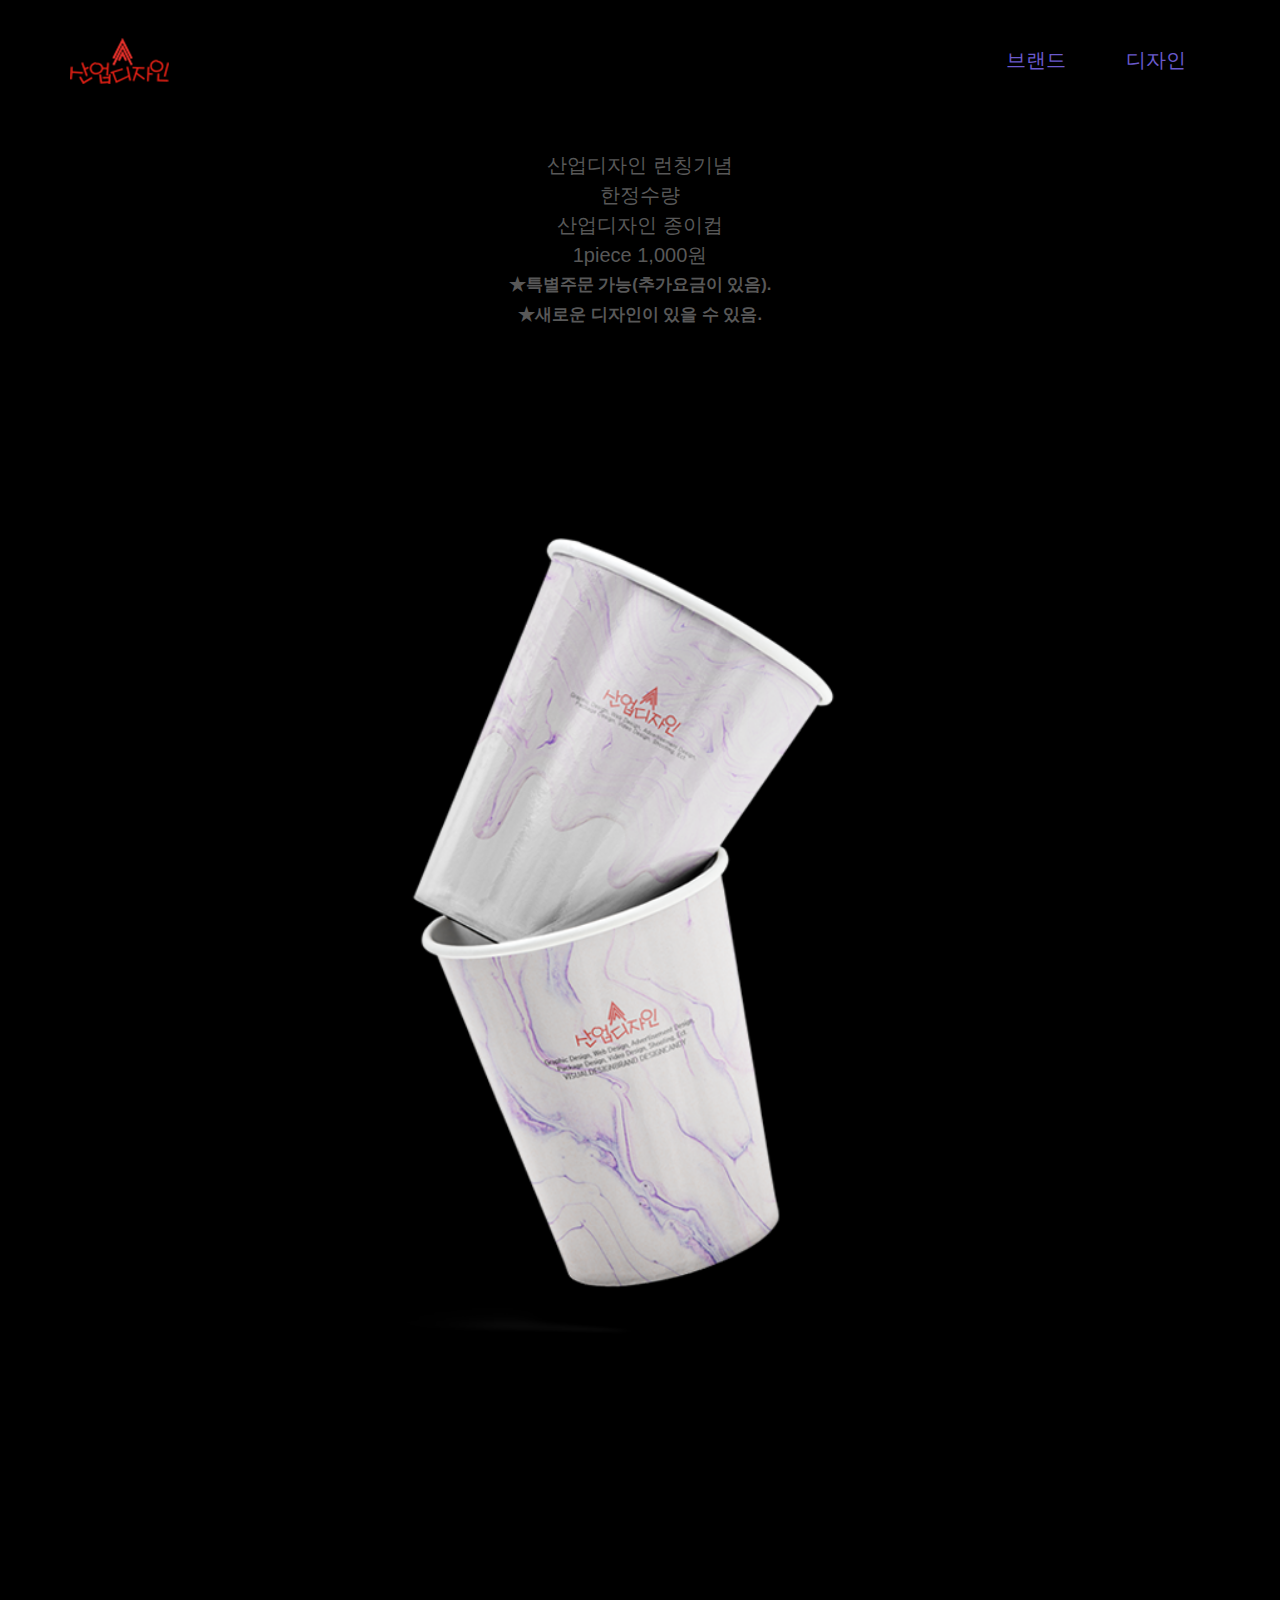
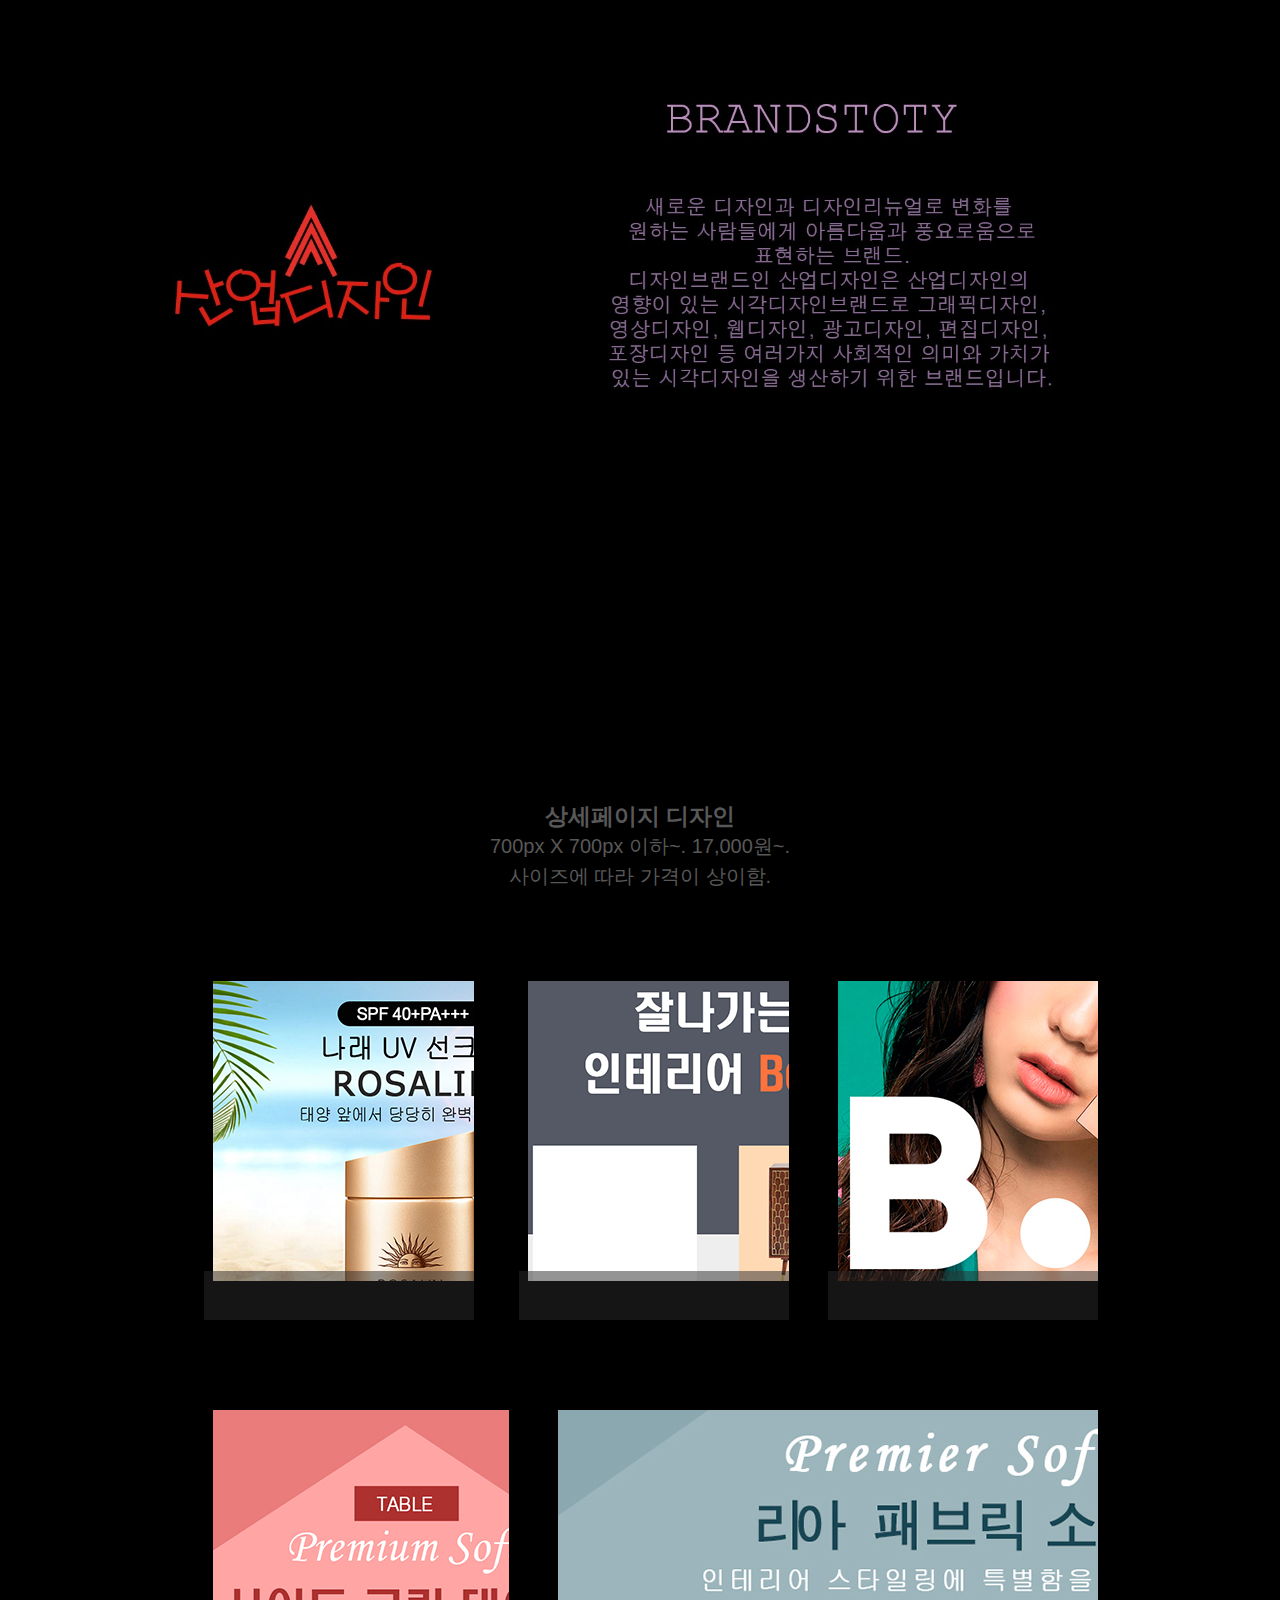
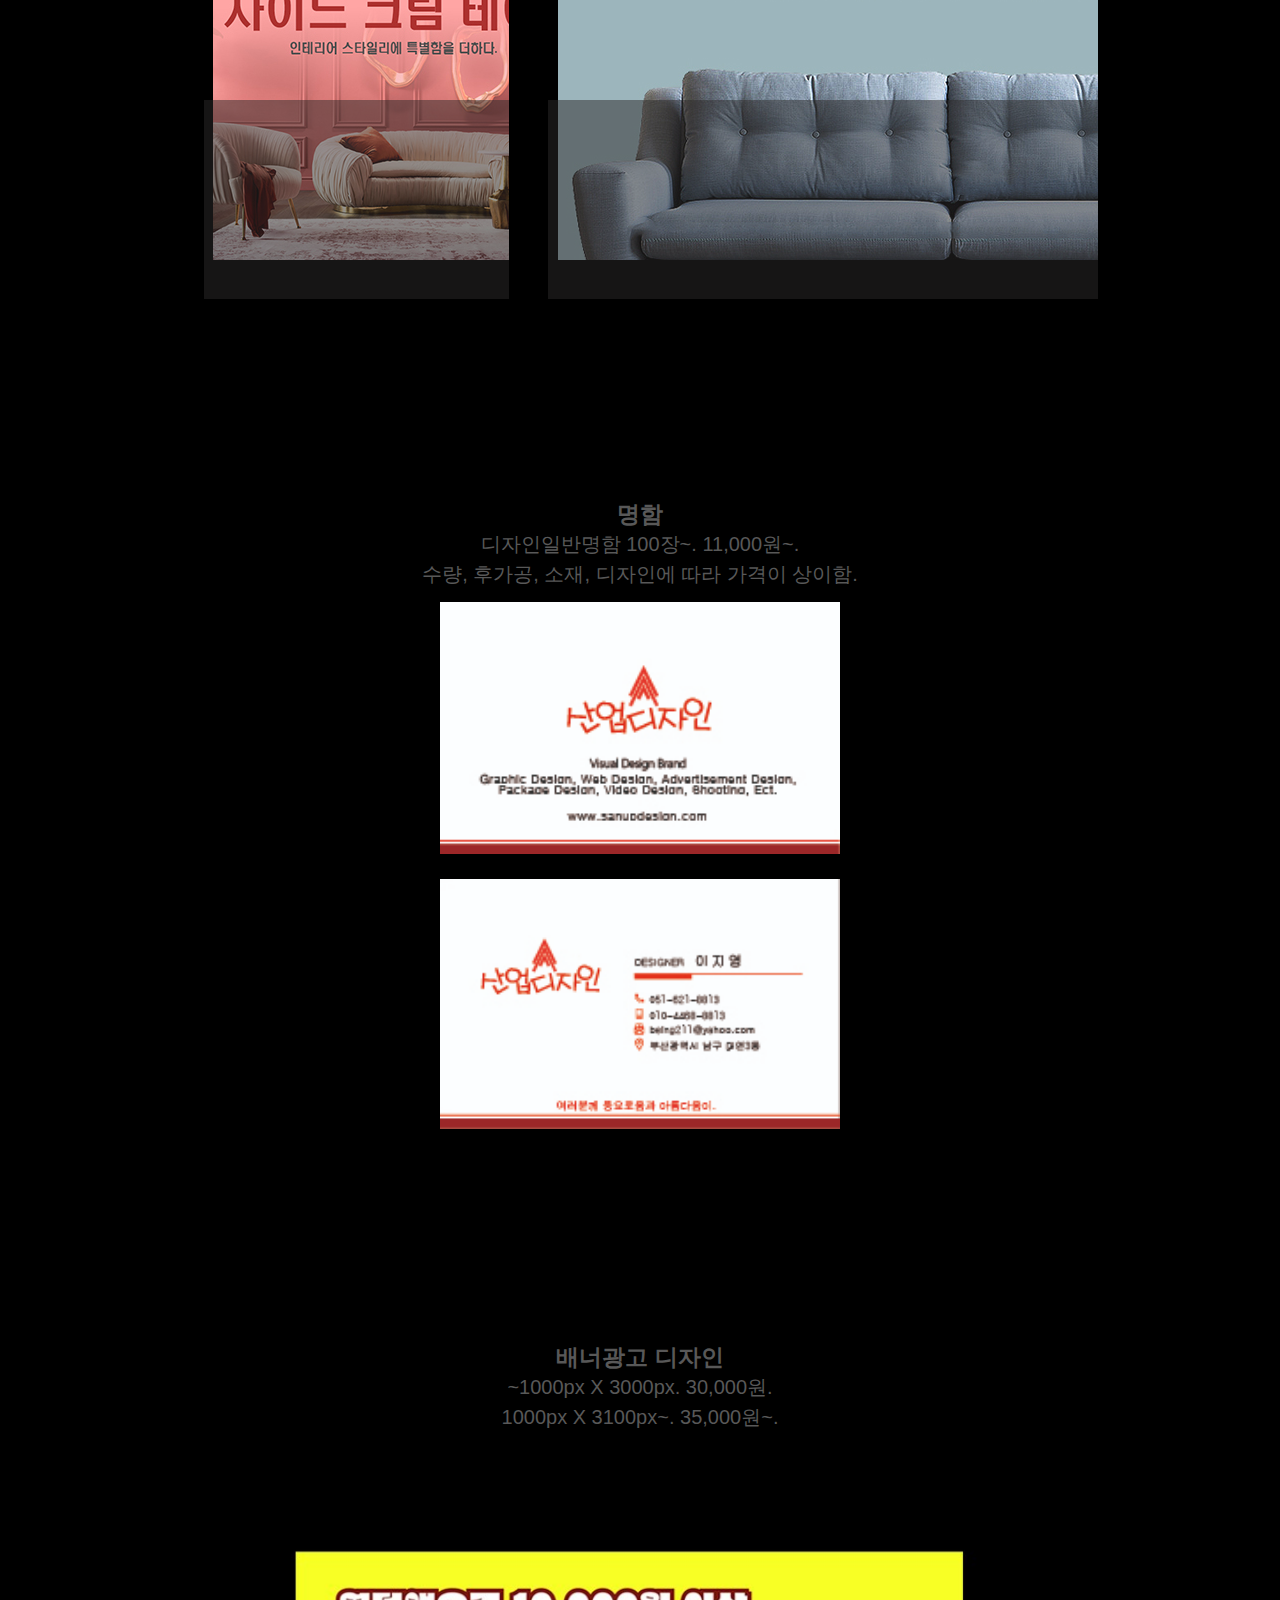
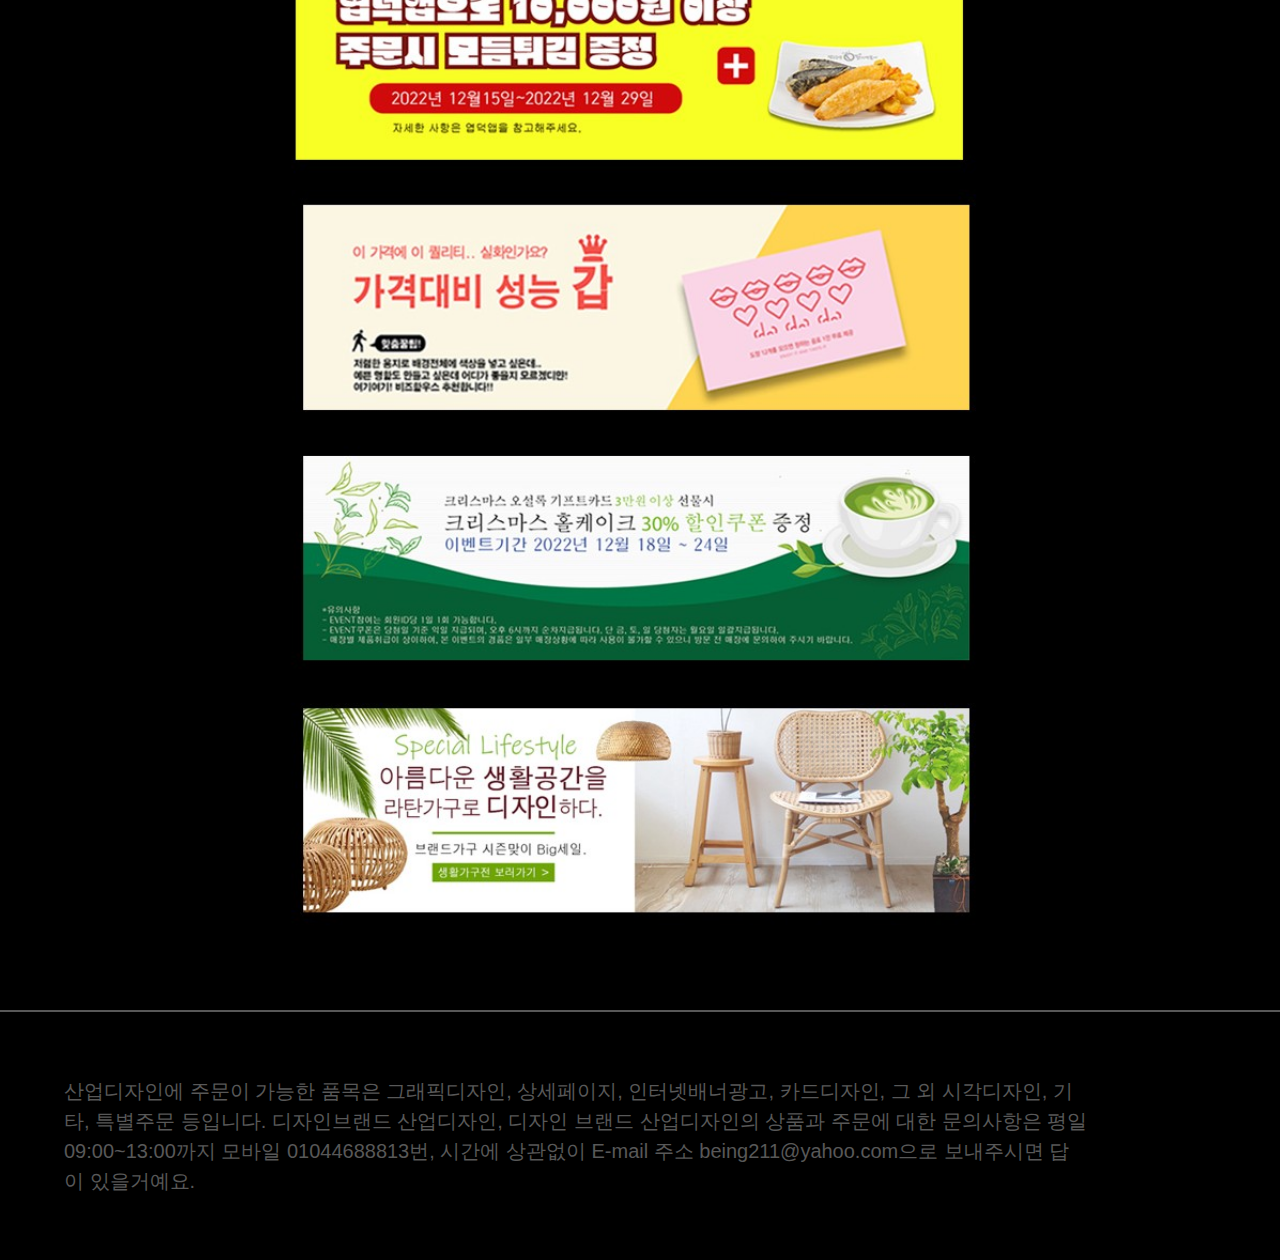
==== commit fd425e41: "Update index.html" ====
--- a/index.html
+++ b/index.html
@@ -36,7 +36,7 @@
         }
 
 
-        #header {color: #cc66ff;
+        #header {color: #6A5ACD;
             background-color: rgb(0, 0, 0);
             position: fixed;
             top: 0;
@@ -86,7 +86,7 @@
 
         /*4. 서브 완료 시 모습을 보고, li등에 나머지 스타일을 준다. 여기서 주된메뉴에 font-weight나 혹은 font-size, color등을 썼다면 꼭 덮어 쓸 수 있도록 설정한다. 글씨관련된 속성만 넘어온 이유는 해당 속성들이 상속되기 때문이다.*/
         .sub>li>a:hover {
-            background-color: #cc66ff;
+            background-color: #6A5ACD;
             transition: all 0.5s;
         }
 
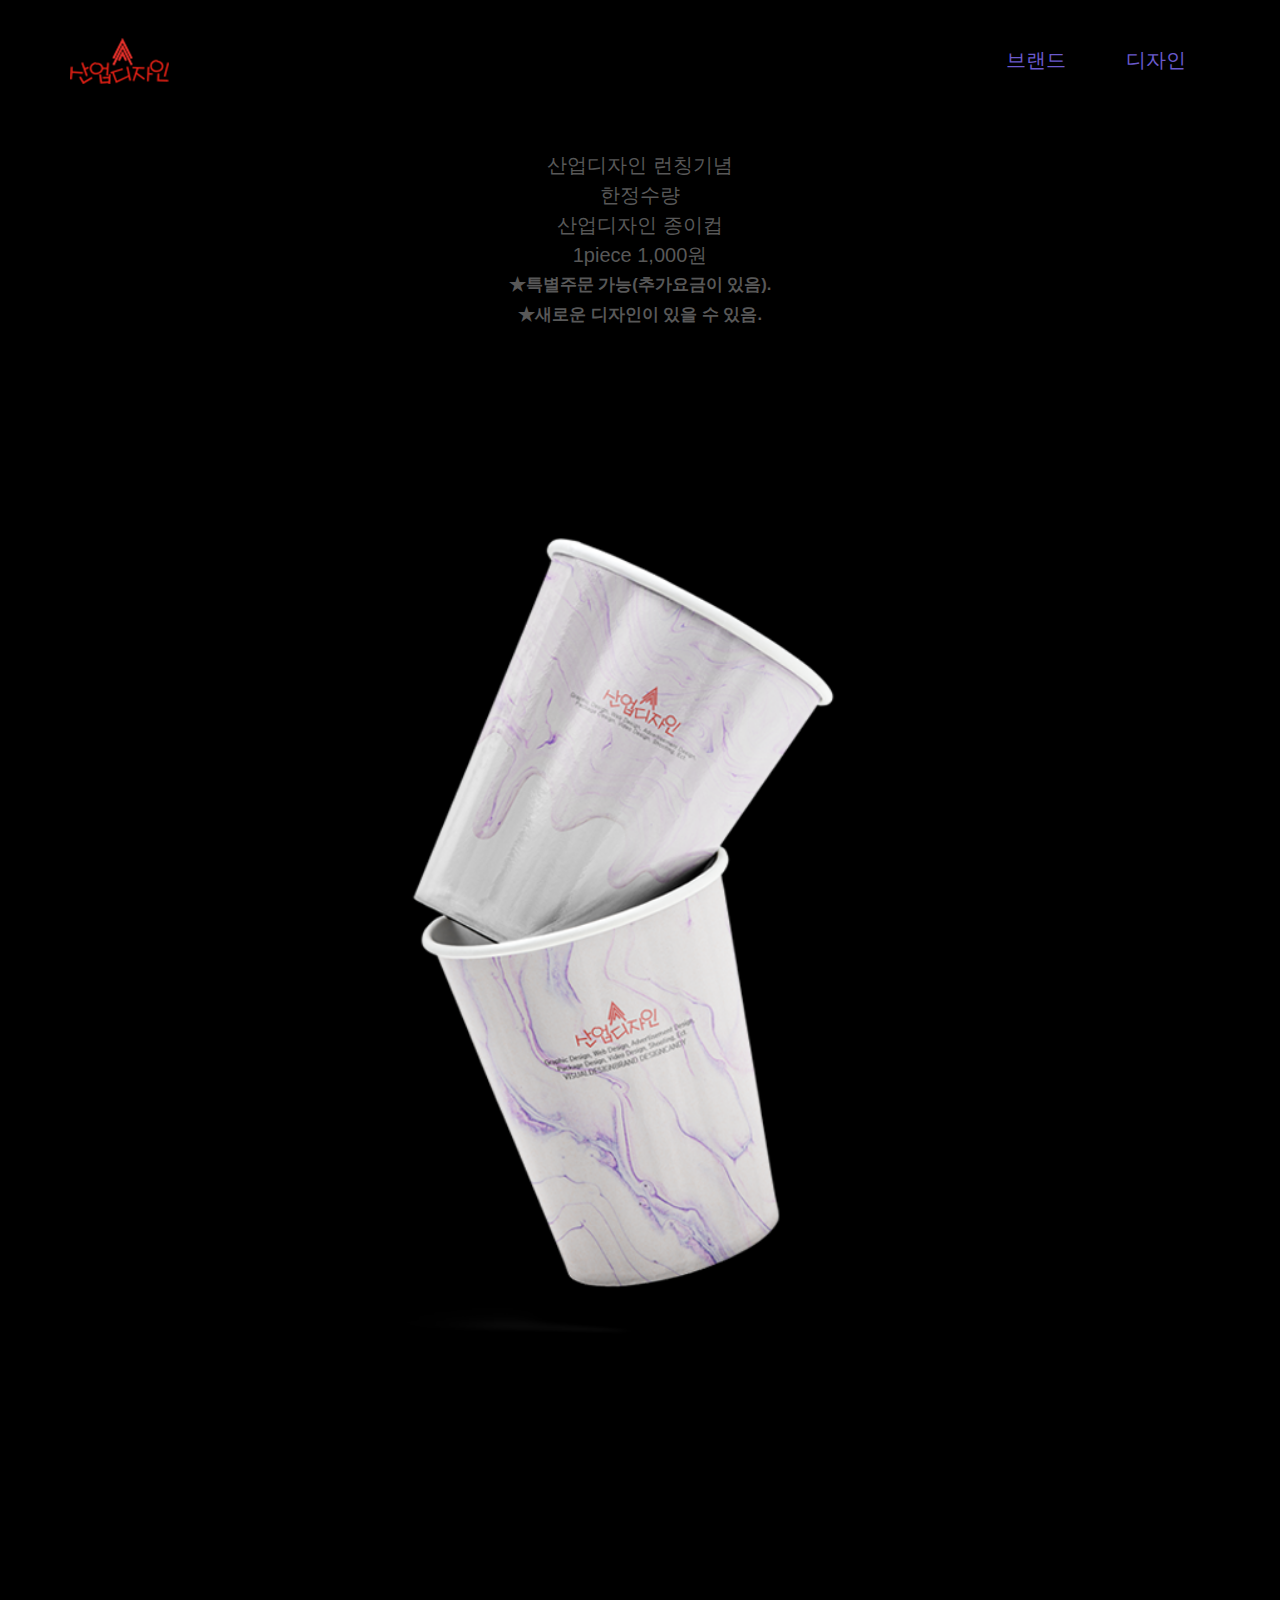
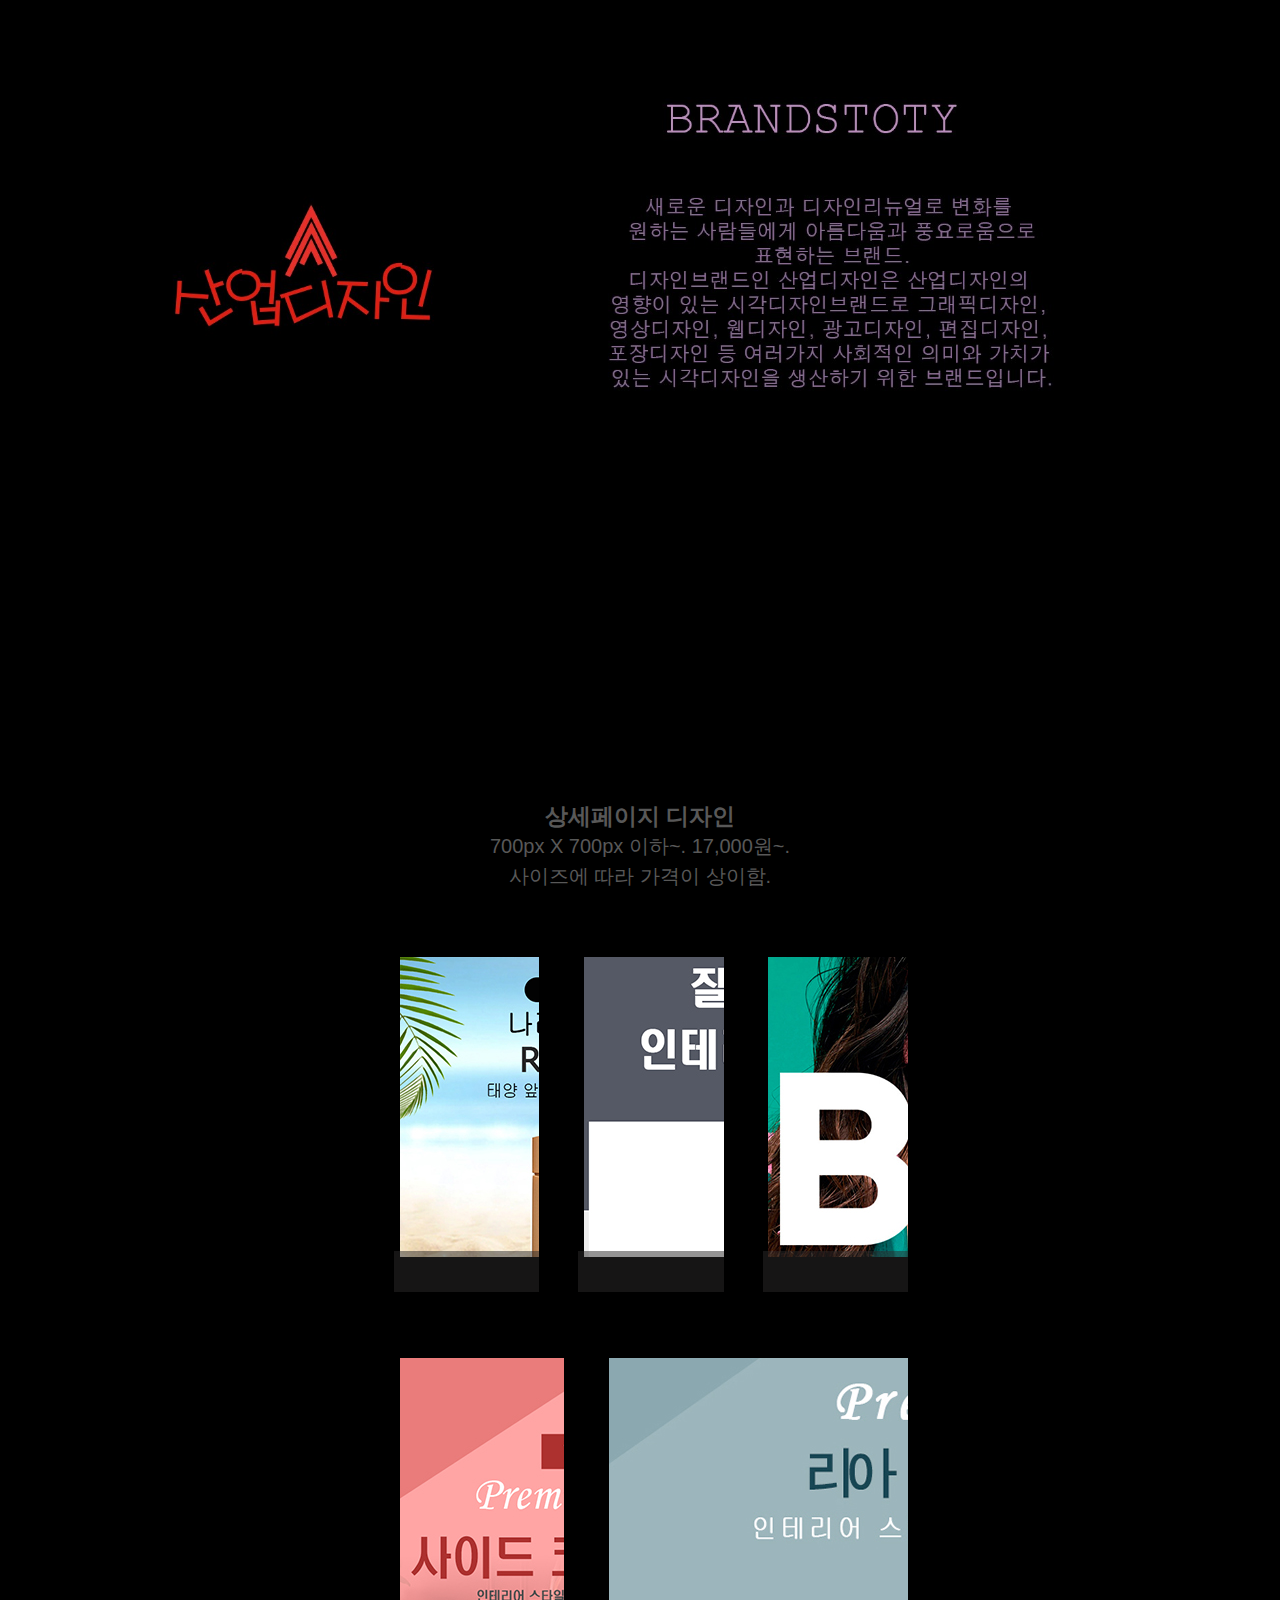
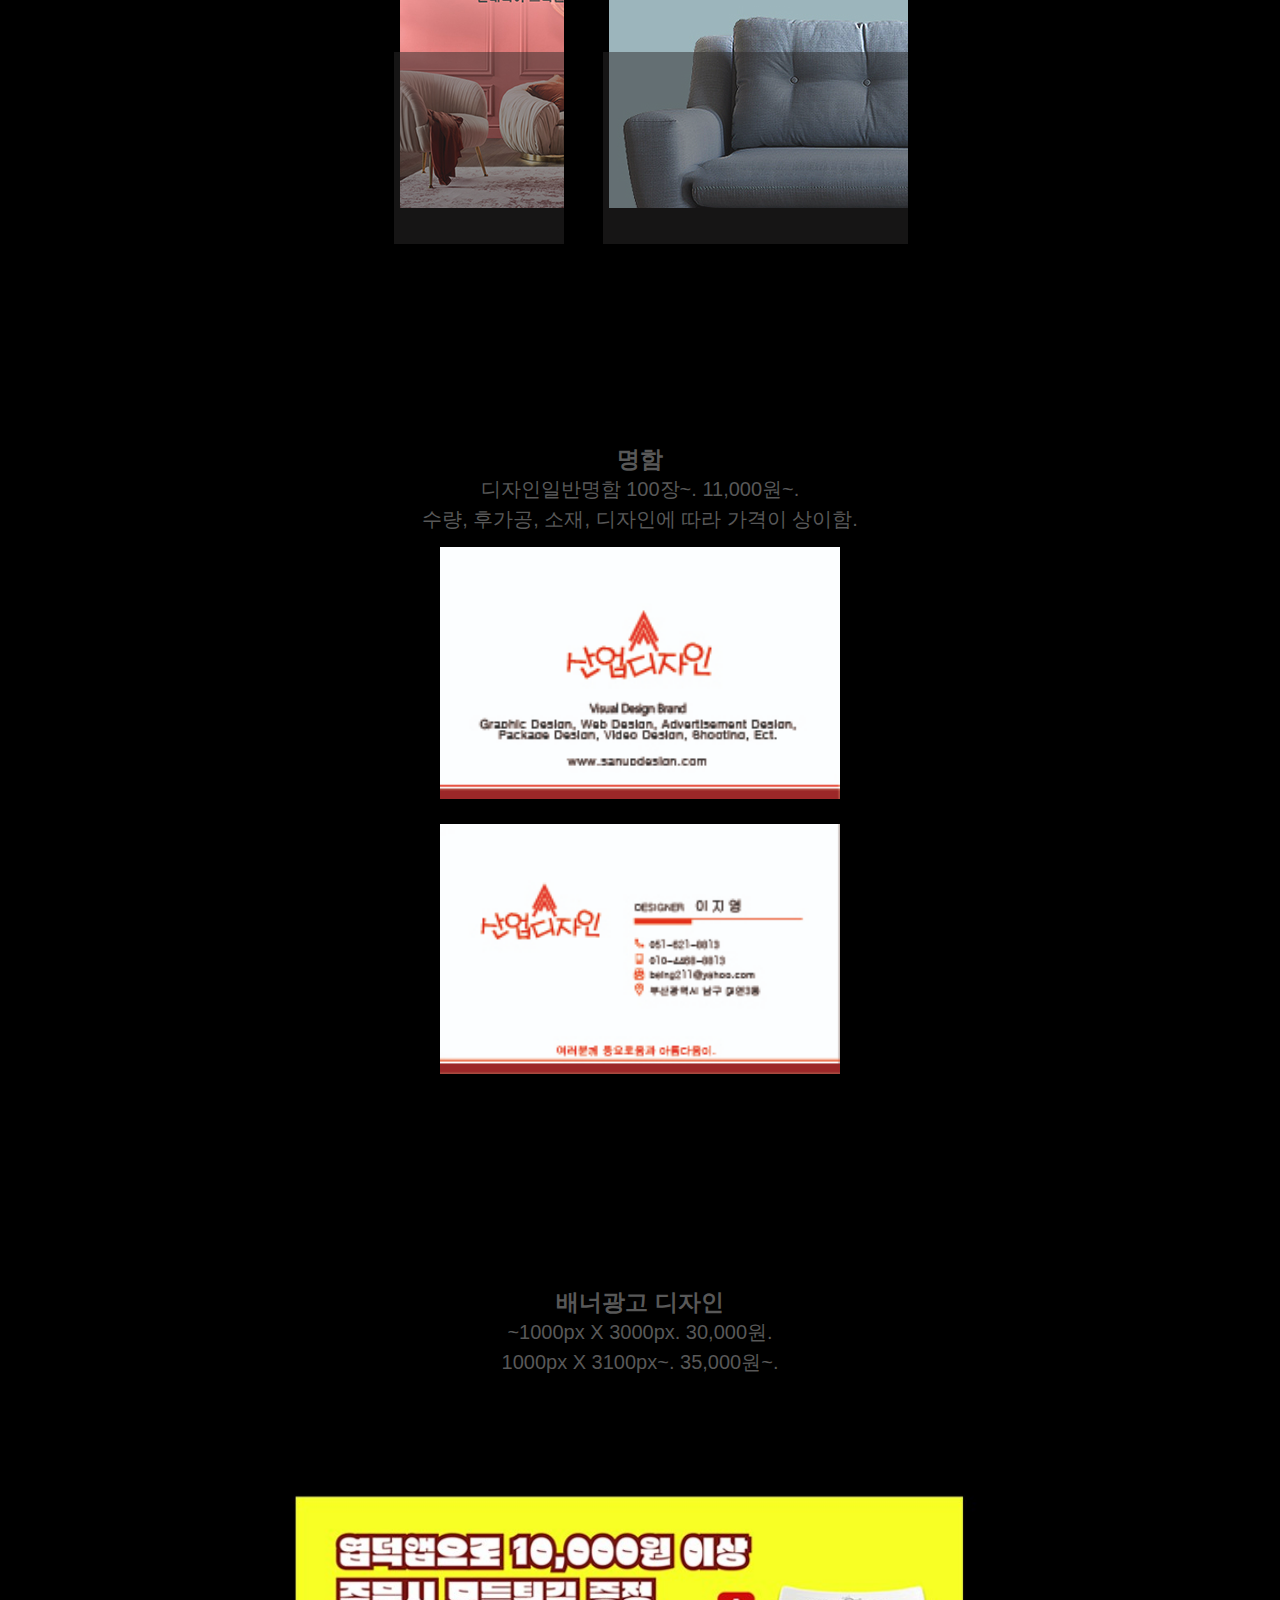
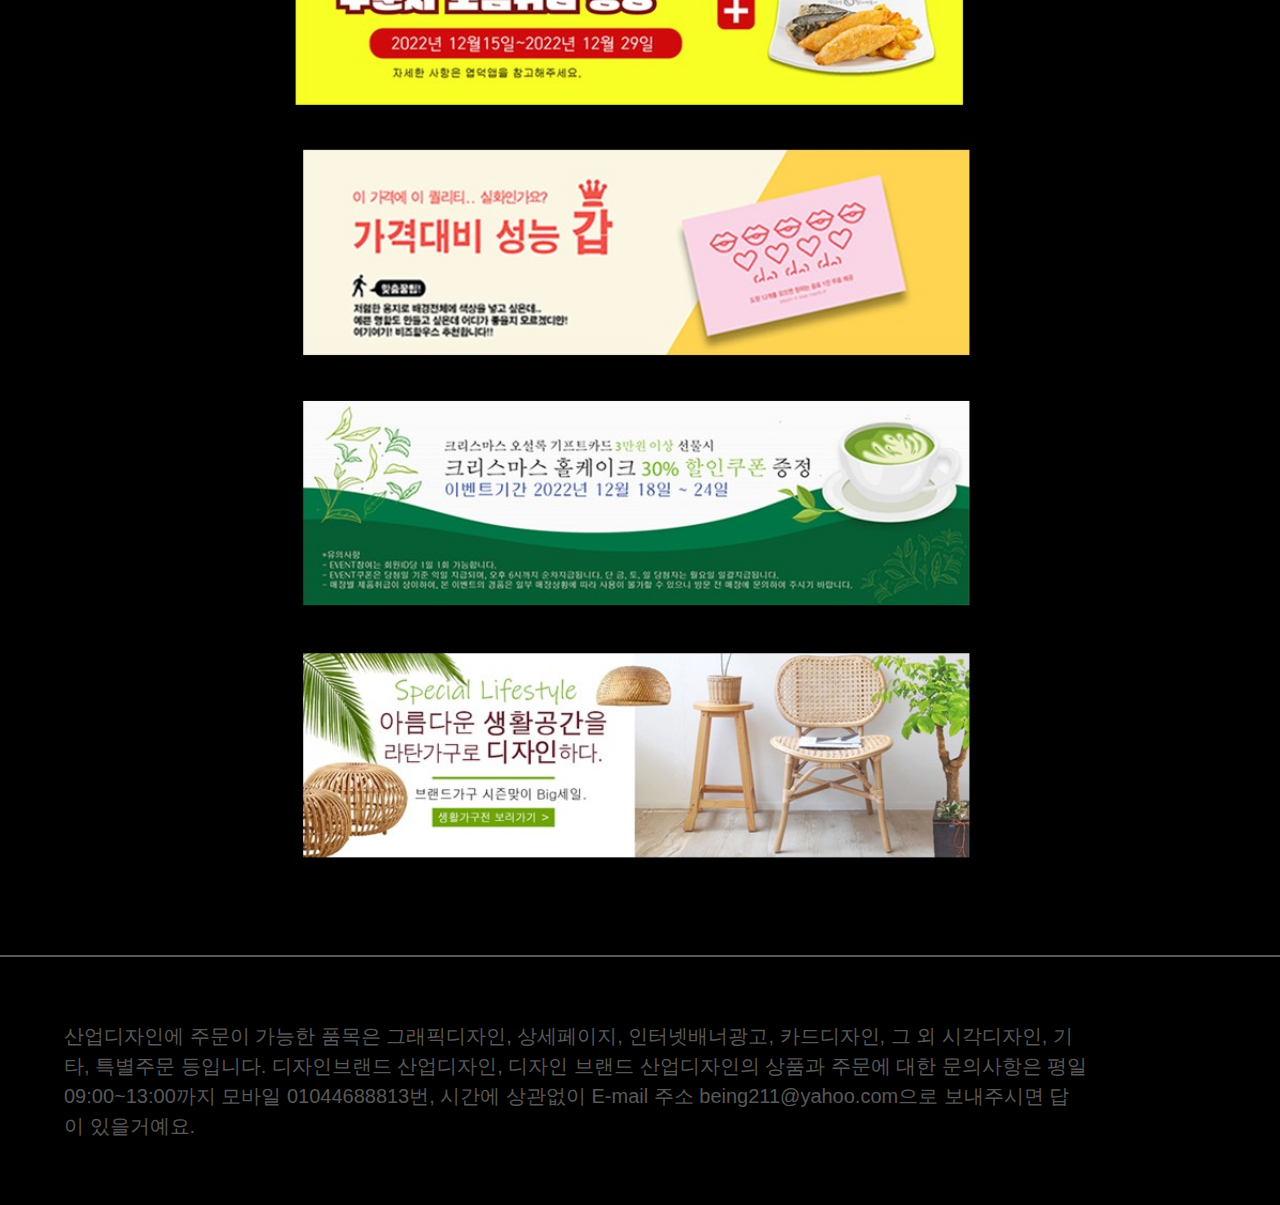
==== commit 76e080ef: "Update index.html" ====
--- a/index.html
+++ b/index.html
@@ -139,6 +139,54 @@
 
 #link1{padding-top: 200px; margin: 0 auto;
 width: 100%; max-width: 1000px; 
+text-align: center;}
+
+#link1 ul li:hover .w_box{
+    top: 0;
+    transition: all 1s;
+}
+
+#link1 ul{width: 95%; max-width: 1000px;
+    margin: auto;
+    display: flex; padding-top: 5%
+}
+
+#link1 ul li{padding: 1%; text-align: center;}
+
+
+
+/*자세히보기후버*/
+#link1 ul li{
+    overflow: hidden;
+    position: relative;
+    /*w_box포지션의 기준*/
+}
+
+.w_box{
+    background-color: rgba(43, 42, 42, 0.5);
+    position: absolute;
+    top: 300px;
+    left: 0;
+    width: 100%;
+    height: 100%;
+    text-align: center;
+    display: flex;
+    flex-direction: column;
+    justify-content: center;
+    color: #fffff0;
+}
+
+
+#link1 ul li:hover .w_box{
+    top: 0;
+    transition: all 0.5s;
+}
+
+
+/*자세히보기 후버 끝*/
+
+#link1{padding-top: 200px; margin: 0 auto;
+height: 50%; max-width: 600px; 
 text-align: center;}
 
 #link1 ul li:hover .w_box{
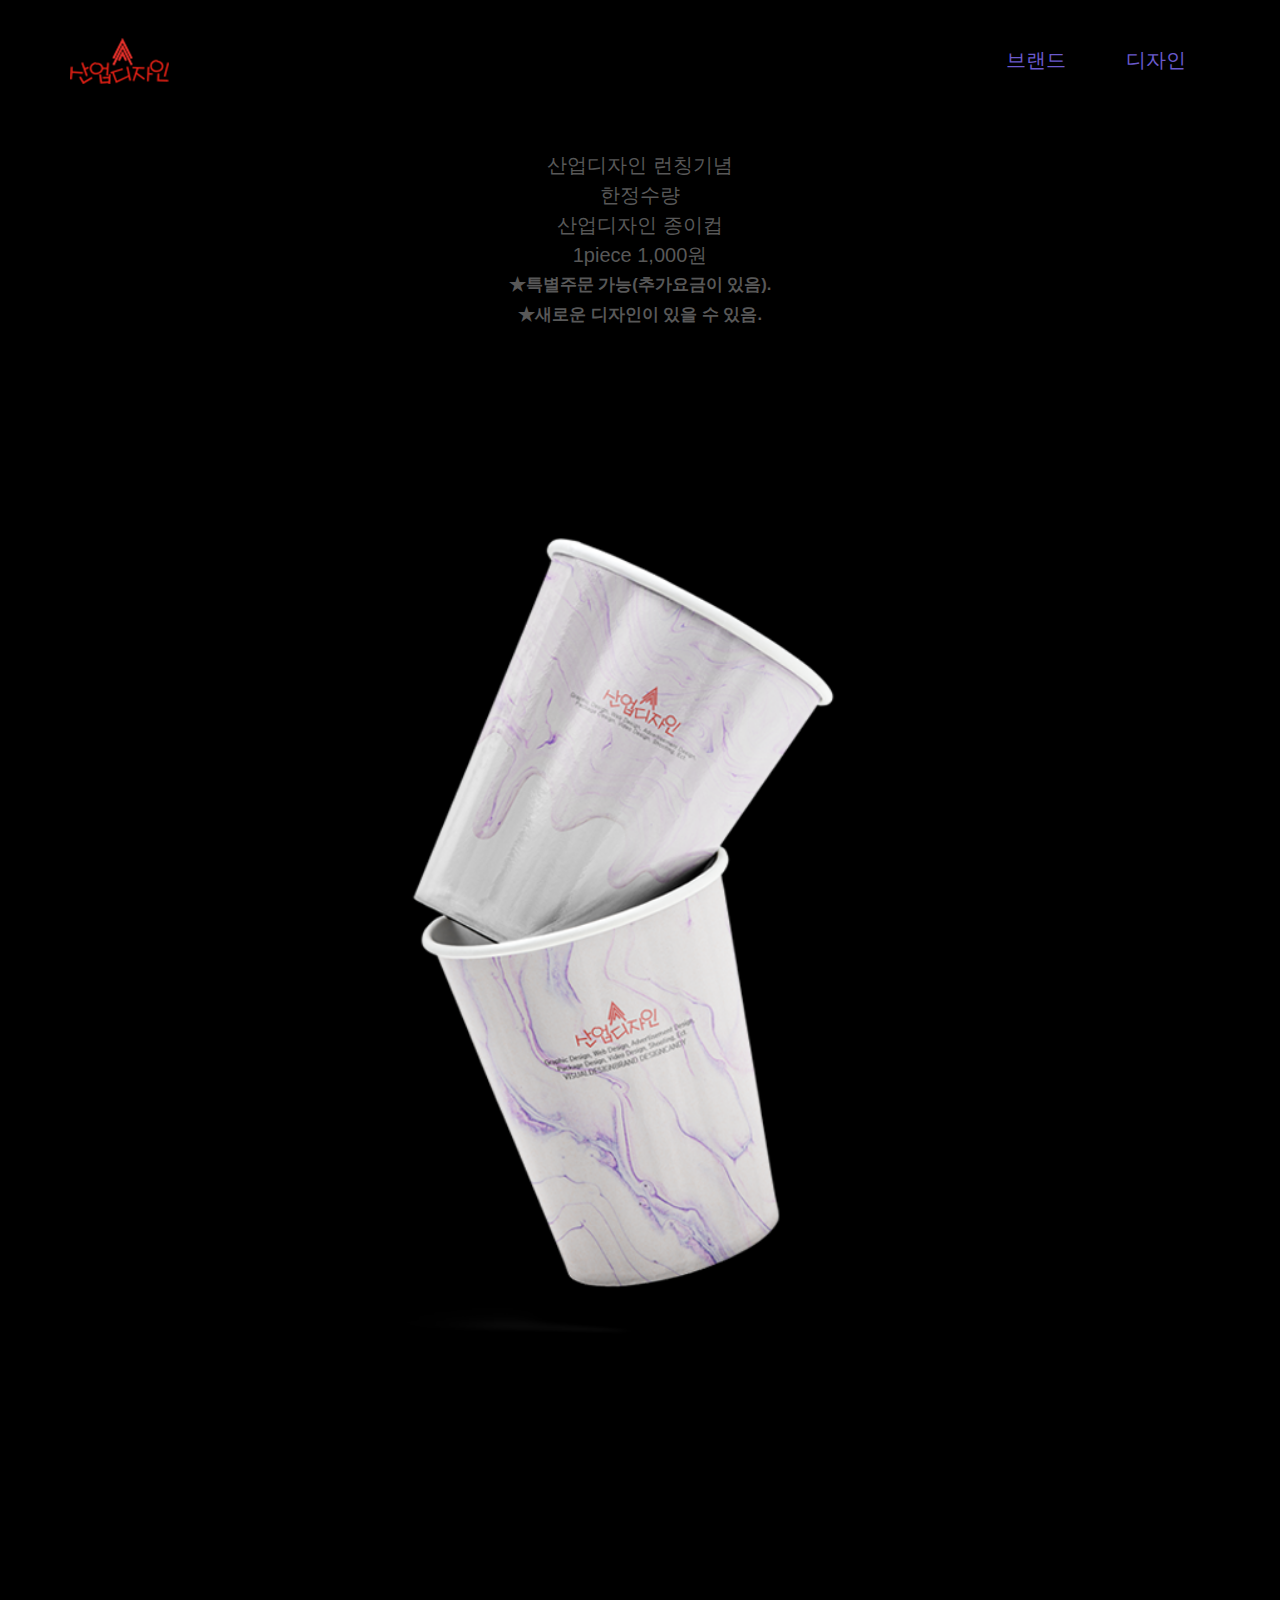
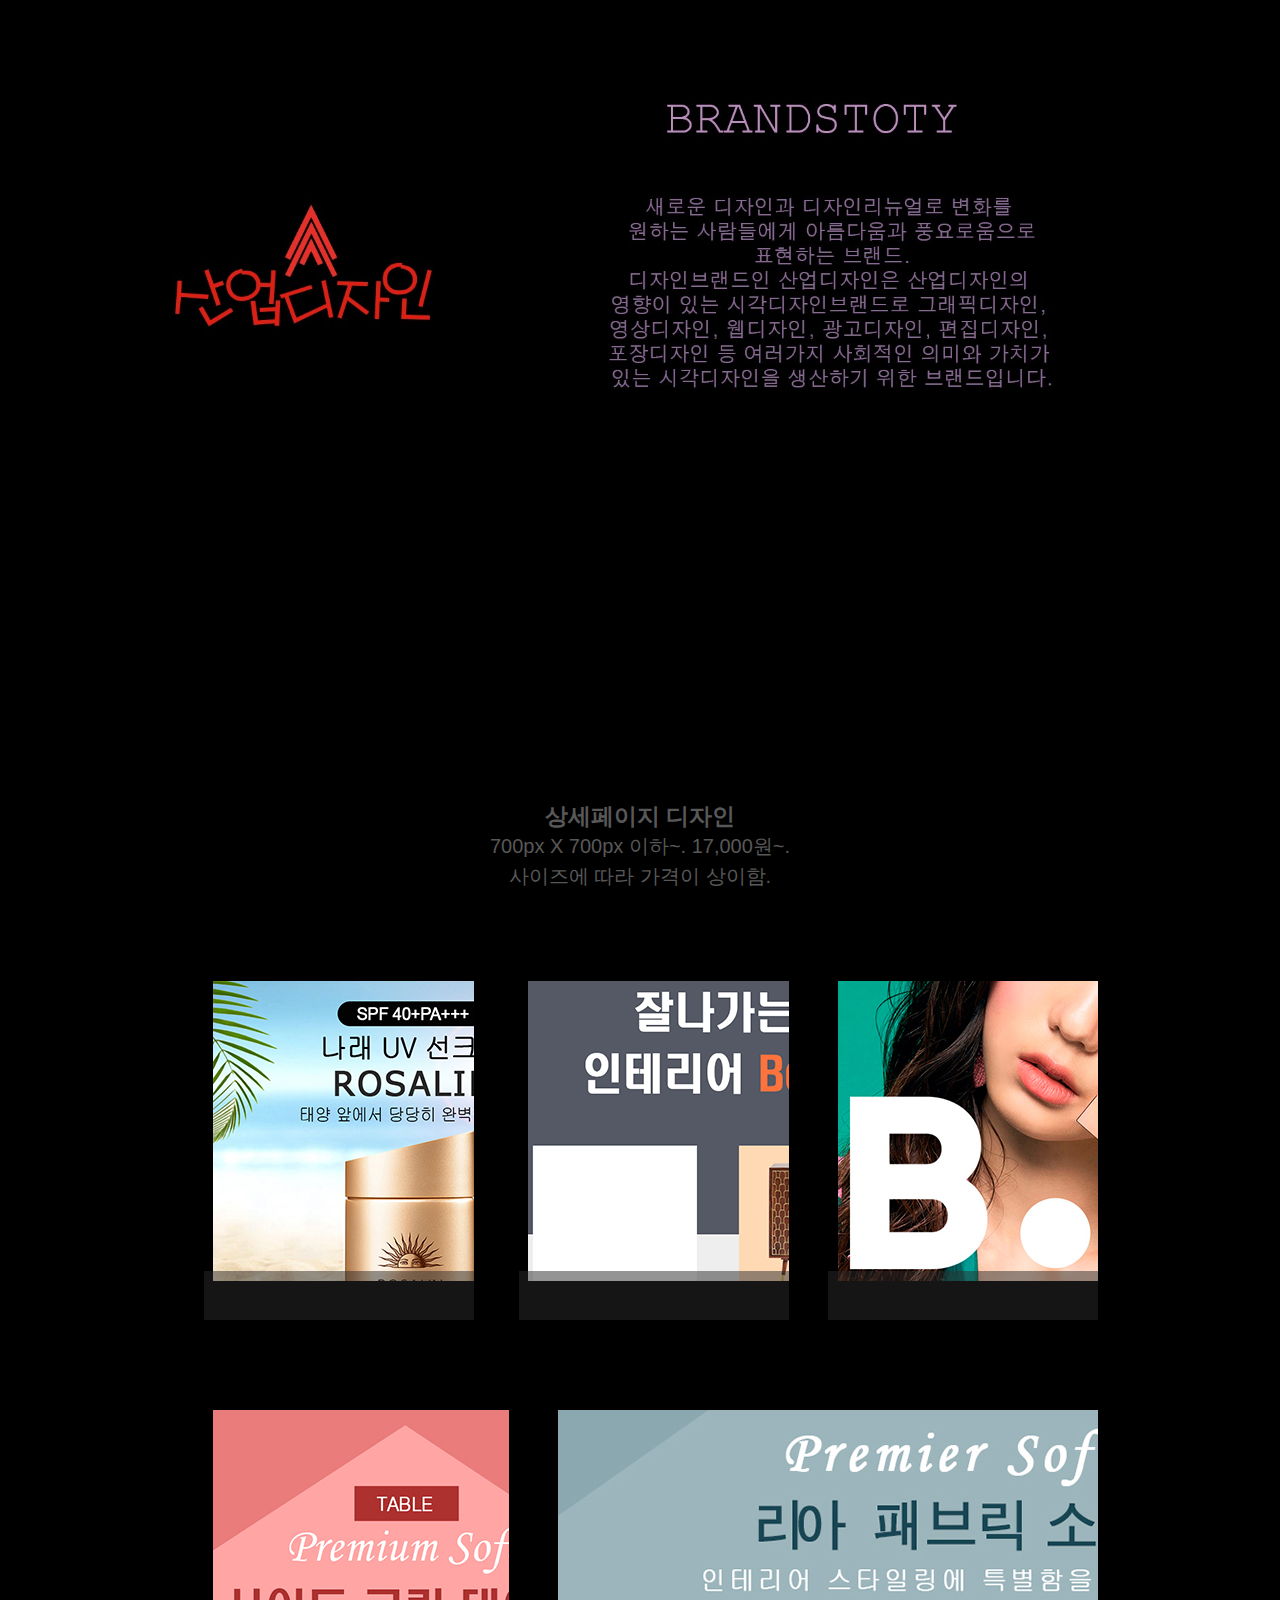
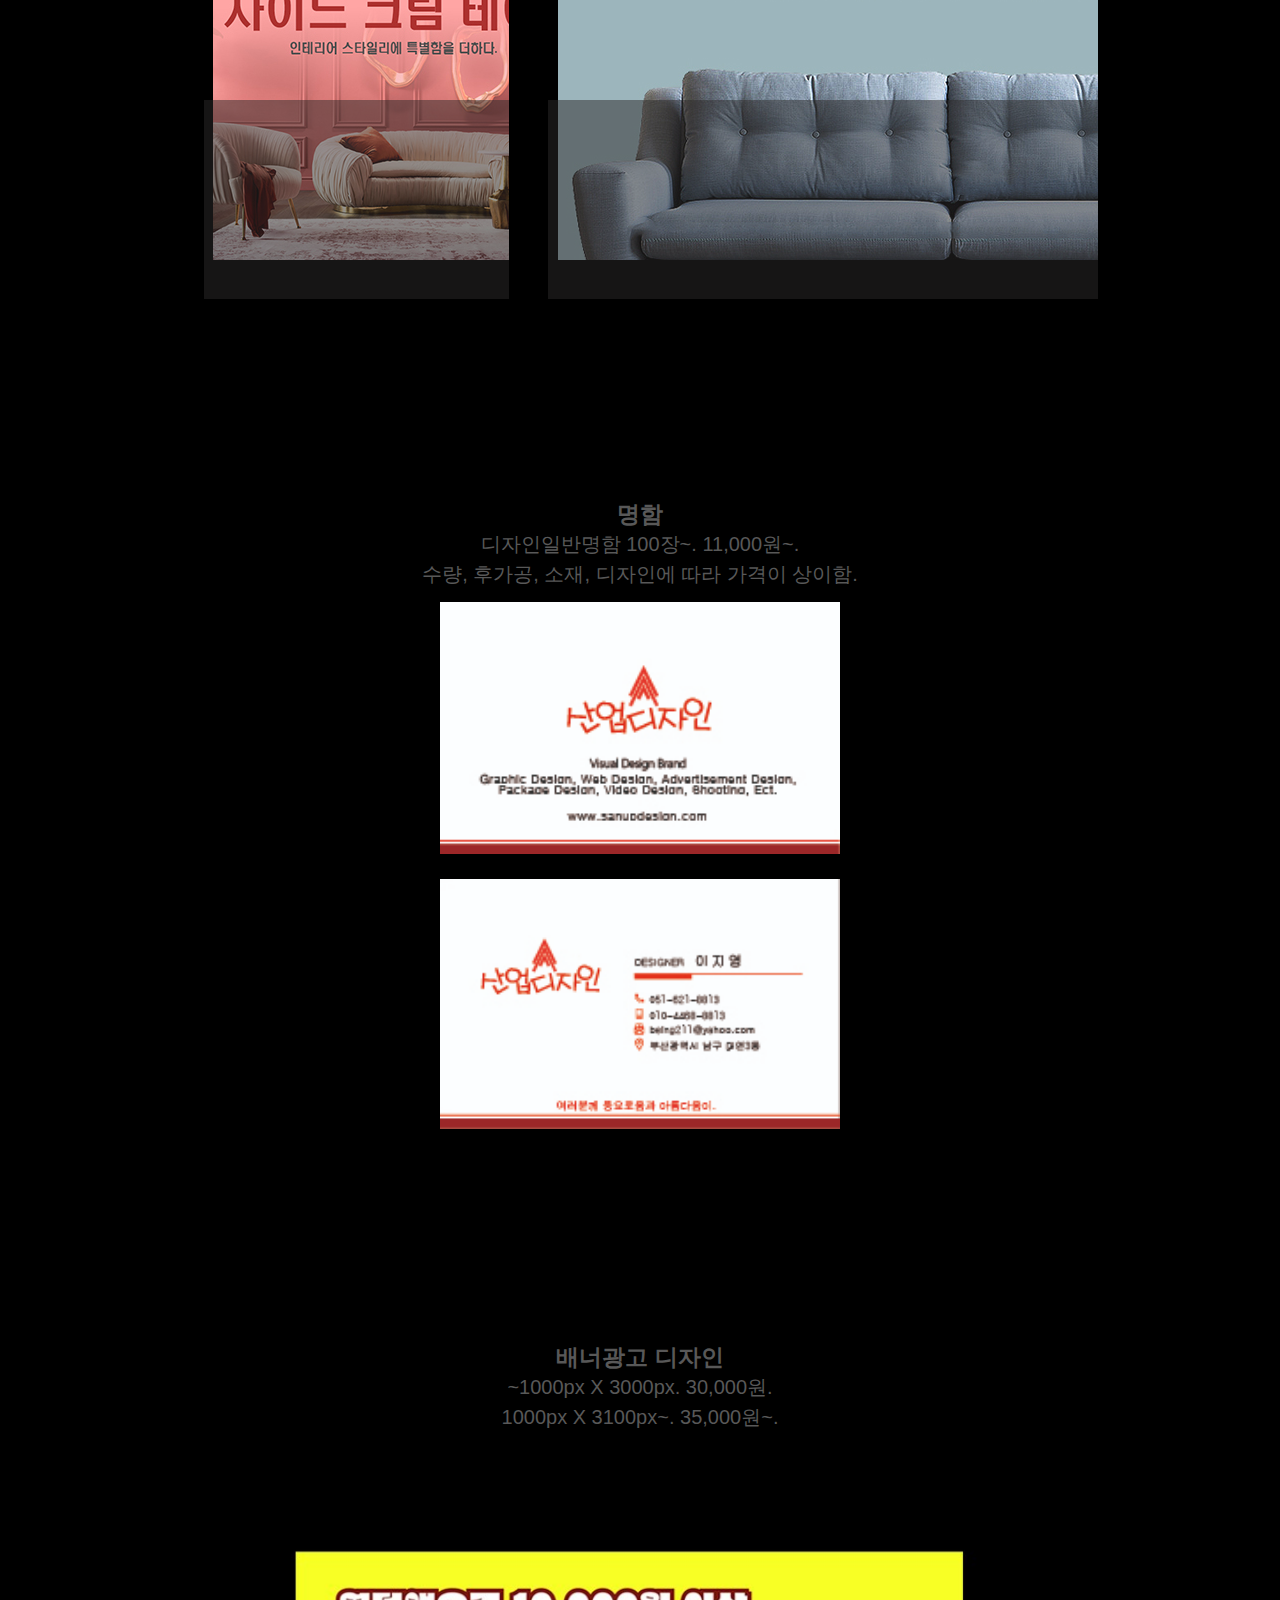
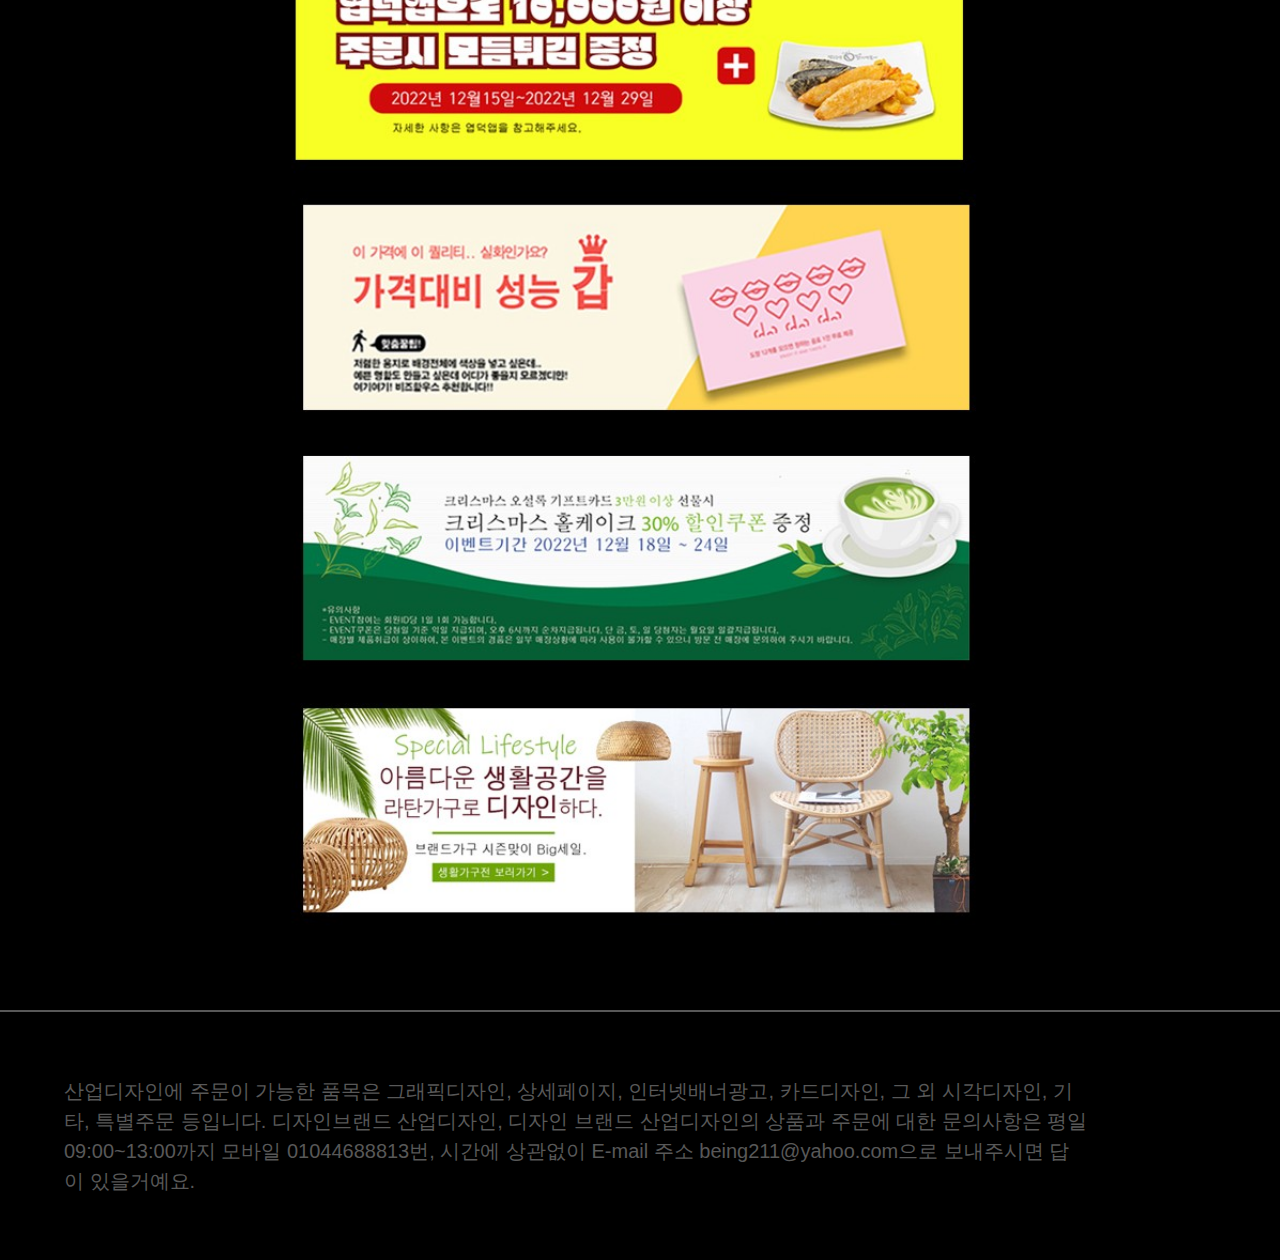
==== commit 0b770884: "Update index.html" ====
--- a/index.html
+++ b/index.html
@@ -139,54 +139,6 @@
 
 #link1{padding-top: 200px; margin: 0 auto;
 width: 100%; max-width: 1000px; 
-text-align: center;}
-
-#link1 ul li:hover .w_box{
-    top: 0;
-    transition: all 1s;
-}
-
-#link1 ul{width: 95%; max-width: 1000px;
-    margin: auto;
-    display: flex; padding-top: 5%
-}
-
-#link1 ul li{padding: 1%; text-align: center;}
-
-
-
-/*자세히보기후버*/
-#link1 ul li{
-    overflow: hidden;
-    position: relative;
-    /*w_box포지션의 기준*/
-}
-
-.w_box{
-    background-color: rgba(43, 42, 42, 0.5);
-    position: absolute;
-    top: 300px;
-    left: 0;
-    width: 100%;
-    height: 100%;
-    text-align: center;
-    display: flex;
-    flex-direction: column;
-    justify-content: center;
-    color: #fffff0;
-}
-
-
-#link1 ul li:hover .w_box{
-    top: 0;
-    transition: all 0.5s;
-}
-
-
-/*자세히보기 후버 끝*/
-
-#link1{padding-top: 200px; margin: 0 auto;
-height: 50%; max-width: 600px; 
 text-align: center;}
 
 #link1 ul li:hover .w_box{
